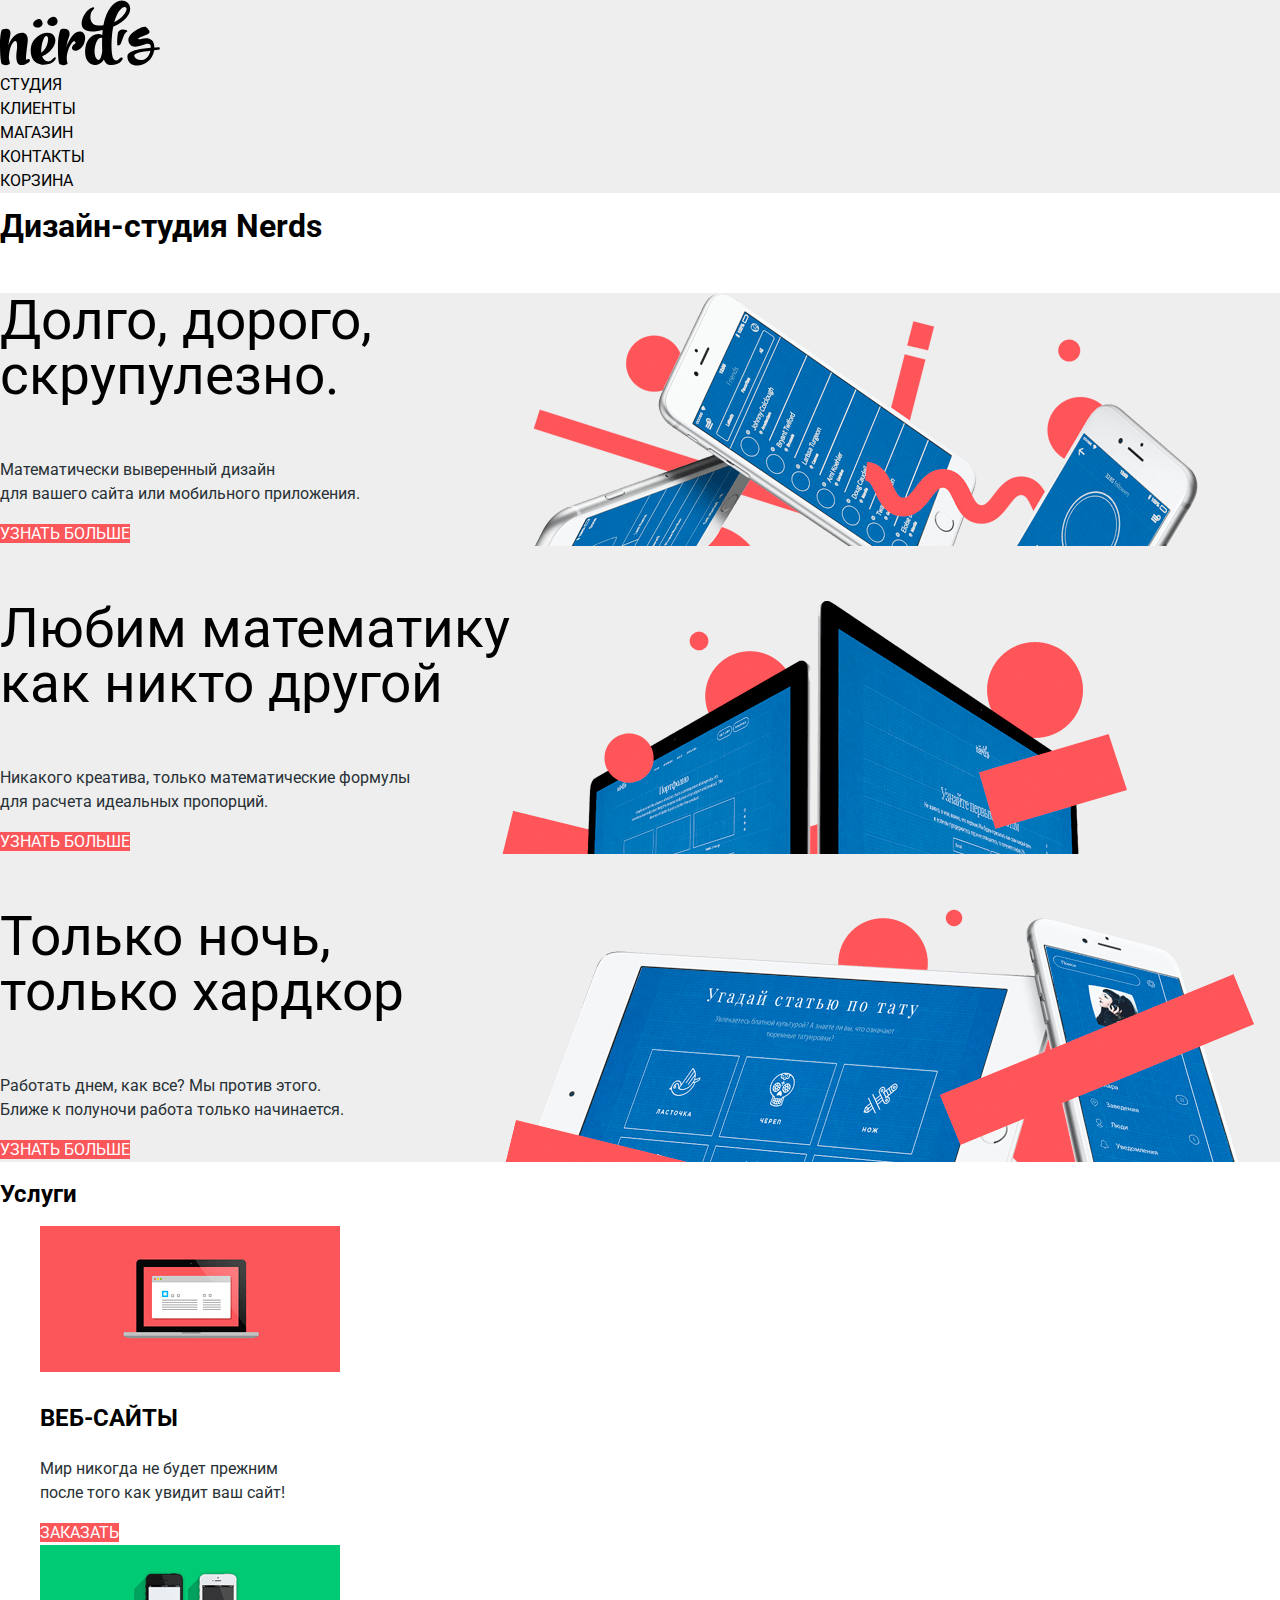
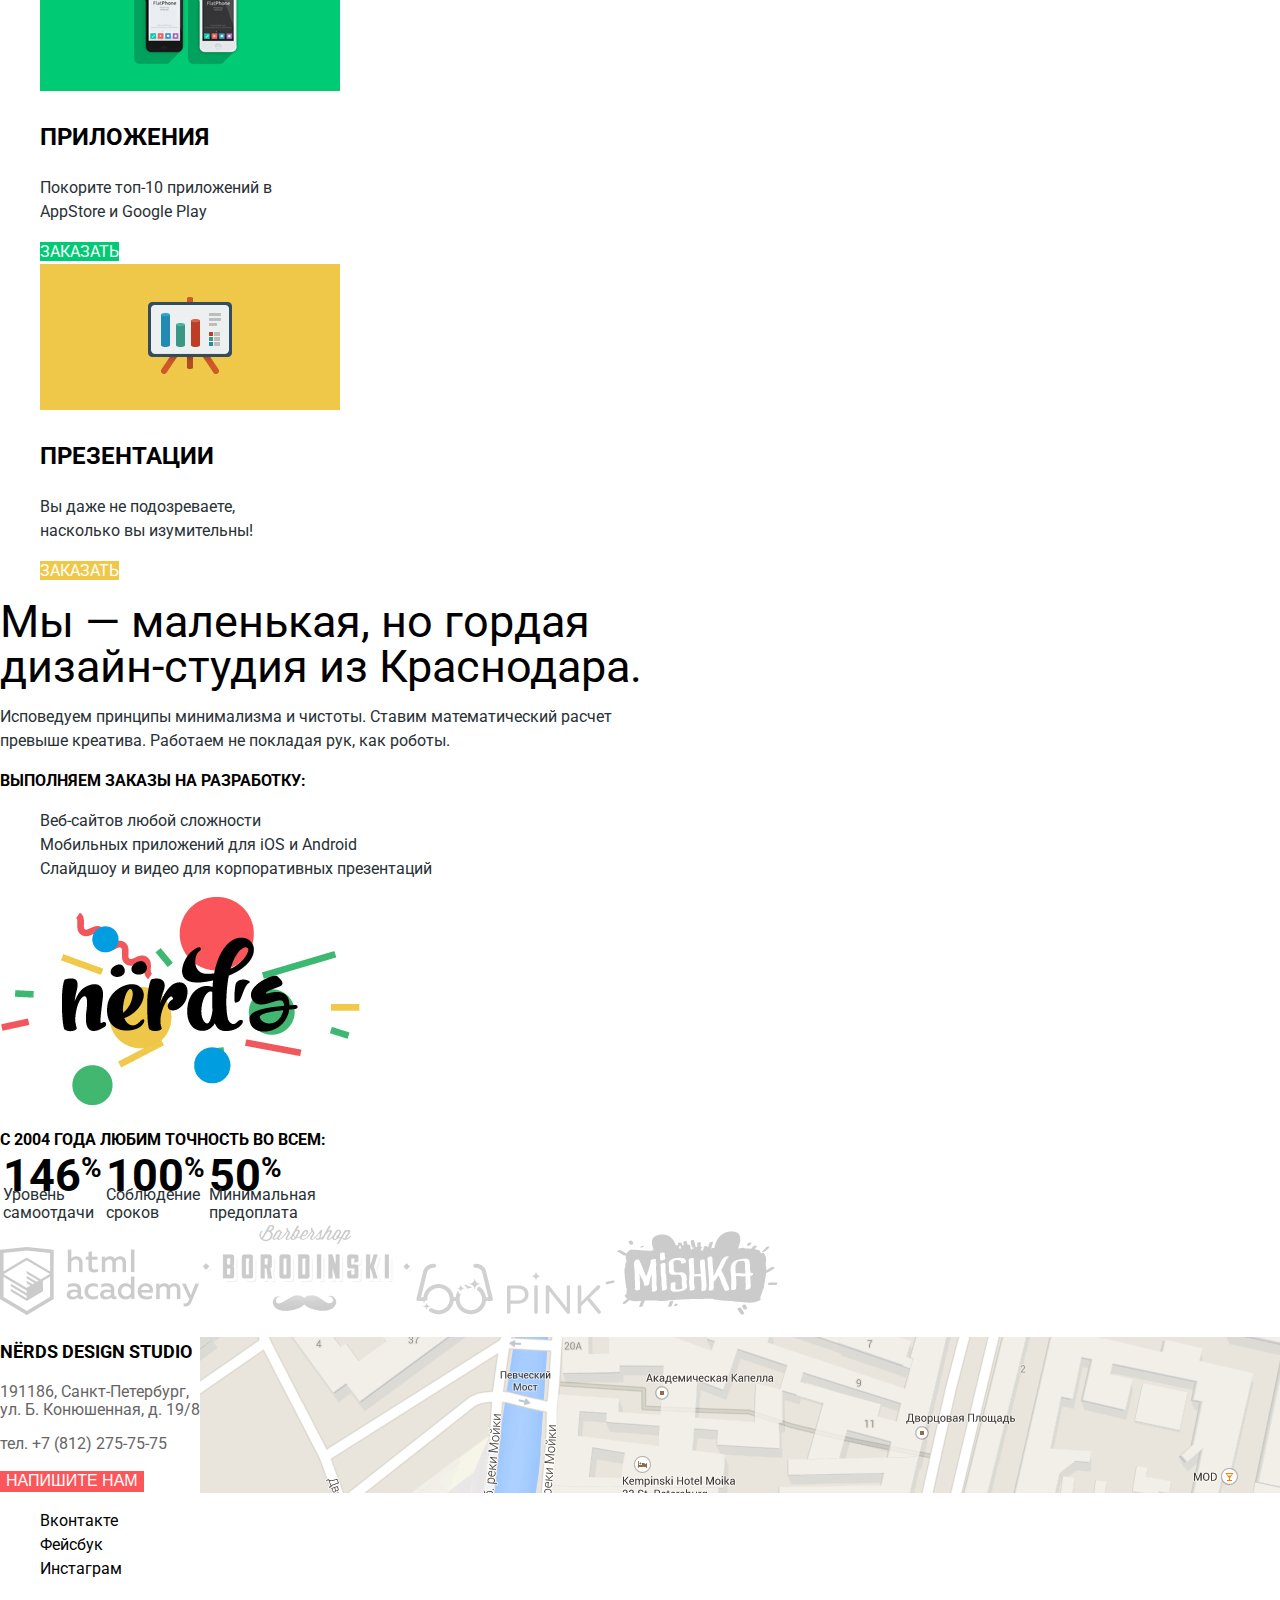
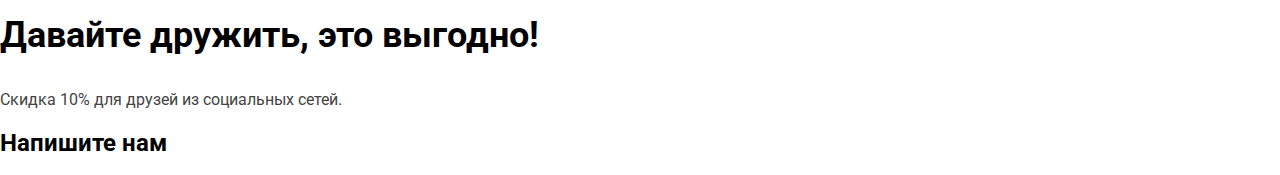
==== index.html @ 8de904c5 "Изменения..." ====
<!DOCTYPE html>
<html lang="ru">

<head>
  <meta charset="utf-8">
  <title>Дизайн-студия Nerds</title>
  <link href="css/normalize.css" rel="stylesheet">
  <link href="css/style.css" rel="stylesheet">
  <link href="https://fonts.googleapis.com/css?family=Roboto:400,700" rel="stylesheet">
</head>

<body>

<header class="main-header">
  <nav class="main-navigation">
    <a class="main-header-logo">
      <img src="img/nerds-logo.svg" width="160" height="66" alt="Логотип Nerds">
    </a>
    <ul class="site-navigation">
      <li><a href="#">Студия</a></li>
      <li><a href="#">Клиенты</a></li>
      <li><a href="catalog.html">Магазин</a></li>
      <li><a href="#">Контакты</a></li>
    </ul>
    <a class="basket" href="#">Корзина</a>
  </nav>
</header>

<main class="container">

  <h1 class="visually-hidden">Дизайн-студия Nerds</h1>

  <div class="slider">
    <div class="slide slide-1">
      <h3>Долго, дорого,<br> скрупулезно.</h3>
      <p>Математически выверенный дизайн<br> для вашего сайта или мобильного приложения.</p>
      <a href="#">Узнать больше</a>
    </div>
    <div class="slide slide-2">
      <h3>Любим математику<br> как никто другой</h3>
      <p>Никакого креатива, только математические формулы<br> для расчета идеальных пропорций.</p>
      <a href="#">Узнать больше</a>
    </div>
    <div class="slide slide-3">
      <h3>Только ночь,<br> только хардкор</h3>
      <p>Работать днем, как все? Мы против этого.<br> Ближе к полуночи работа только начинается.</p>
      <a href="#">Узнать больше</a>
    </div>
  </div>

  <section class="services">
    <h2 class="visually-hidden">Услуги</h2>
    <ul class="services-list">
      <li class="services-1">
        <img class="services-image" src="img/illustration-1.png" width="300" height="146">
        <h3>Веб-сайты</h3>
        <p>Мир никогда не будет прежним<br> после того как увидит ваш сайт!</p>
        <a href="#">Заказать</a>
      </li>
      <li class="services-2">
        <img class="services-image" src="img/illustration-2.png" width="300" height="146">
        <h3>Приложения</h3>
        <p>Покорите топ-10 приложений в<br> AppStore и Google Play</p>
        <a href="#">Заказать</a>
      </li>
      <li class="services-3">
        <img class="services-image" src="img/illustration-3.png" width="300" height="146">
        <h3>Презентации</h3>
        <p>Вы даже не подозреваете,<br> насколько вы изумительны!</p>
        <a href="#">Заказать</a>
      </li>
    </ul>
  </section>

  <div class="info">
    <div class="column column-1">
      <span>Мы — маленькая, но гордая<br> дизайн-студия из Краснодара.</span>
      <p>Исповедуем принципы минимализма и чистоты. Ставим математический расчет<br> превыше креатива. Работаем не покладая рук, как роботы.</p>
      <p><b>Выполняем заказы на разработку:</b></p>
      <ul class="list-orders">
        <li class="order-1">Веб-сайтов любой сложности</li>
        <li class="order-2">Мобильных приложений для iOS и Android</li>
        <li class="order-3">Слайдшоу и видео для корпоративных презентаций</li>
      </ul>
    </div>

    <div class="column column-2">
      <img src="img/nerds-illustration.png" width="360" height="208" alt="Инфо логотип">
      <p><b>с 2004 года любим точность во всем:</b></p>
      <table>
        <tr>
          <td><b>146<sup>%</sup></b></td>
          <td><b>100<sup>%</sup></b></td>
          <td><b>50<sup>%</sup></b></td>
        </tr>
        <tr>
          <td>Уровень<br> самоотдачи</td>
          <td>Соблюдение<br> сроков</td>
          <td>Минимальная<br> предоплата</td>
        </tr>
      </table>
    </div>
  </div>

  <div class="references">
    <a class="ref-column-1" href="http://htmlacademy.ru">
      <img src="img/logo-1.png" width="199" height="68" alt="HTML Academy">
    </a>
    <a class="ref-column-2" href="#">
      <img src="img/logo-2.png" width="209" height="90" alt="Barbershop Borodinski">
    </a>
    <a class="ref-column-3" href="#">
      <img src="img/logo-3.png" width="185" height="52" alt="Pink">
    </a>
    <a class="ref-column-4" href="#">
      <img src="img/logo-4.png" width="173" height="84" alt="Mishka">
    </a>
  </div>

  <div class="contacts-map">
    <div class="contacts">
      <h2>NЁRDS DESIGN STUDIO</h2>
      <p>191186, Санкт-Петербург,<br> ул. Б. Конюшенная, д. 19/8</p>
      <p>тел. +7 (812) 275-75-75</p>
      <button>Напишите нам</button>
    </div>
  </div>
</main>

<footer>
  <div class="footer-social">
    <ul>
      <li><a class="social-button" href="#">Вконтакте</a></li>
      <li><a class="social-button" href="#">Фейсбук</a></li>
      <li><a class="social-button" href="#">Инстаграм</a></li>
    </ul>
  </div>

  <div class="footer-text">
    <p><b>Давайте дружить, это выгодно!</b></p>
    <p>Скидка 10% для друзей из социальных сетей.</p>
  </div>
</footer>

<section class="modal">
  <h2>Напишите нам</h2>
  <form>
  </form>
</section>

</body>

</html>
---- css/style.css ----
body {
  margin: 0;
  padding: 0;

  font-size: 16px;
  line-height: 24px;
  font-family: "Roboto", "Arial", sans-serif;
  font-weight: normal;
  background-color: #ffffff;
}

a {
  text-decoration: none;
  color: black;
}

ul {
  list-style: none;
}

header {
  background-color: #eeeeee;
}

.main-navigation {
  text-transform: uppercase;
}

.site-navigation {
  list-style: none;
  padding: 0;
  margin: 0;
}

.main-navigation a:hover {
  color: #fb565a;
}

.main-navigation a:focus {
  color: black;
  opacity: 0.3;
}

.slider {
  background-color: #eeeeee;
}

.slide h3 {
  font-size: 55px;
  font-weight: normal;
  line-height: 55px;
}

.slide p {
  color: #283136;
}

.slide a {
  color: white;
  background-color: #fb565a;
  text-transform: uppercase;
}

.slide a:hover {
  background-color: #e74246;
}

.slide a:focus {
  background-color: #d7373b;
  color: rgba(255, 255, 255, 0.302);
}

.slide-1 {
  background-image: url("../img/slide1.png");
  background-repeat: no-repeat;
  background-position: 500px 0;
}

.slide-2 {
  background-image: url("../img/slide2.png");
  background-repeat: no-repeat;
  background-position: 500px 0;
}

.slide-3 {
  background-image: url("../img/slide3.png");
  background-repeat: no-repeat;
  background-position: 500px 0;
}

.services-list h3 {
  font-size: 24px;
  line-height: 30px;
  text-transform: uppercase;
}

.services-list a {
  color: white;
  text-transform: uppercase;
}

.services-list p {
  color: #283136;
}

.services-1 a {
  background-color: #fb565a;
}

.services-1 a:hover {
  background-color: #e74246;
}

.services-1 a:focus {
  background-color: #d7373b;
  color: rgba(255, 255, 255, 0.302);
}

.services-2 a {
  background-color: #00ca74;
}

.services-2 a:hover {
  background-color: #00bc6c;
}

.services-2 a:focus {
  background-color: #00aa62;
  color: rgba(255, 255, 255, 0.302);
}

.services-3 a {
  background-color: #efc849;
}

.services-3 a:hover {
  background-color: #eab534;
}

.services-3 a:focus {
  background-color: #e5a722;
  color: rgba(255, 255, 255, 0.302);
}

.column-1 span {
  font-size: 45px;
  line-height: 45px;
  font-weight: normal;
}

.column-1 p:nth-child(2) {
  color: #283136;
}

.column-1 p:nth-child(3) {
  text-transform: uppercase;
}

.list-orders {
  color: #283136;
}

.column-2 p {
  text-transform: uppercase;
}

.column-2 tr:nth-child(1) {
  font-size: 45px;
  line-height: 10px;
}

.column-2 sup {
  font-size: 28px;
}

.column-2 tr:nth-child(2) {
  font-size: 16px;
  line-height: 18px;
  color: #283136;
}

.references img {
  opacity: 0.2;
}

.references img:hover {
  opacity: 1;
}

.references img:active {
  opacity: 0.1;
}

.contacts-map {
  background-image: url("../img/map.png");
}

.contacts {
  background-color: white;
  width: 200px;
}

.contacts h2 {
  font-size: 18px;
  line-height: 30px;
}

.contacts p {
  line-height: 18px;
  color: #666666;
}

.contacts button {
  text-transform: uppercase;
  color: white;
  background-color: #fb565a;
  border: none;
  font-size: 16px;
}

.contacts button:hover {
  background-color: #e74246;
}

.contacts button:focus {
  background-color: #d7373b;
  color: rgba(255, 255, 255, 0.302);
}

.footer-text p:nth-child(1) {
  font-size: 36px;
  line-height: 36px;
}

.footer-text p:nth-child(2) {
  line-height: 22px;
  color: #444444;
}
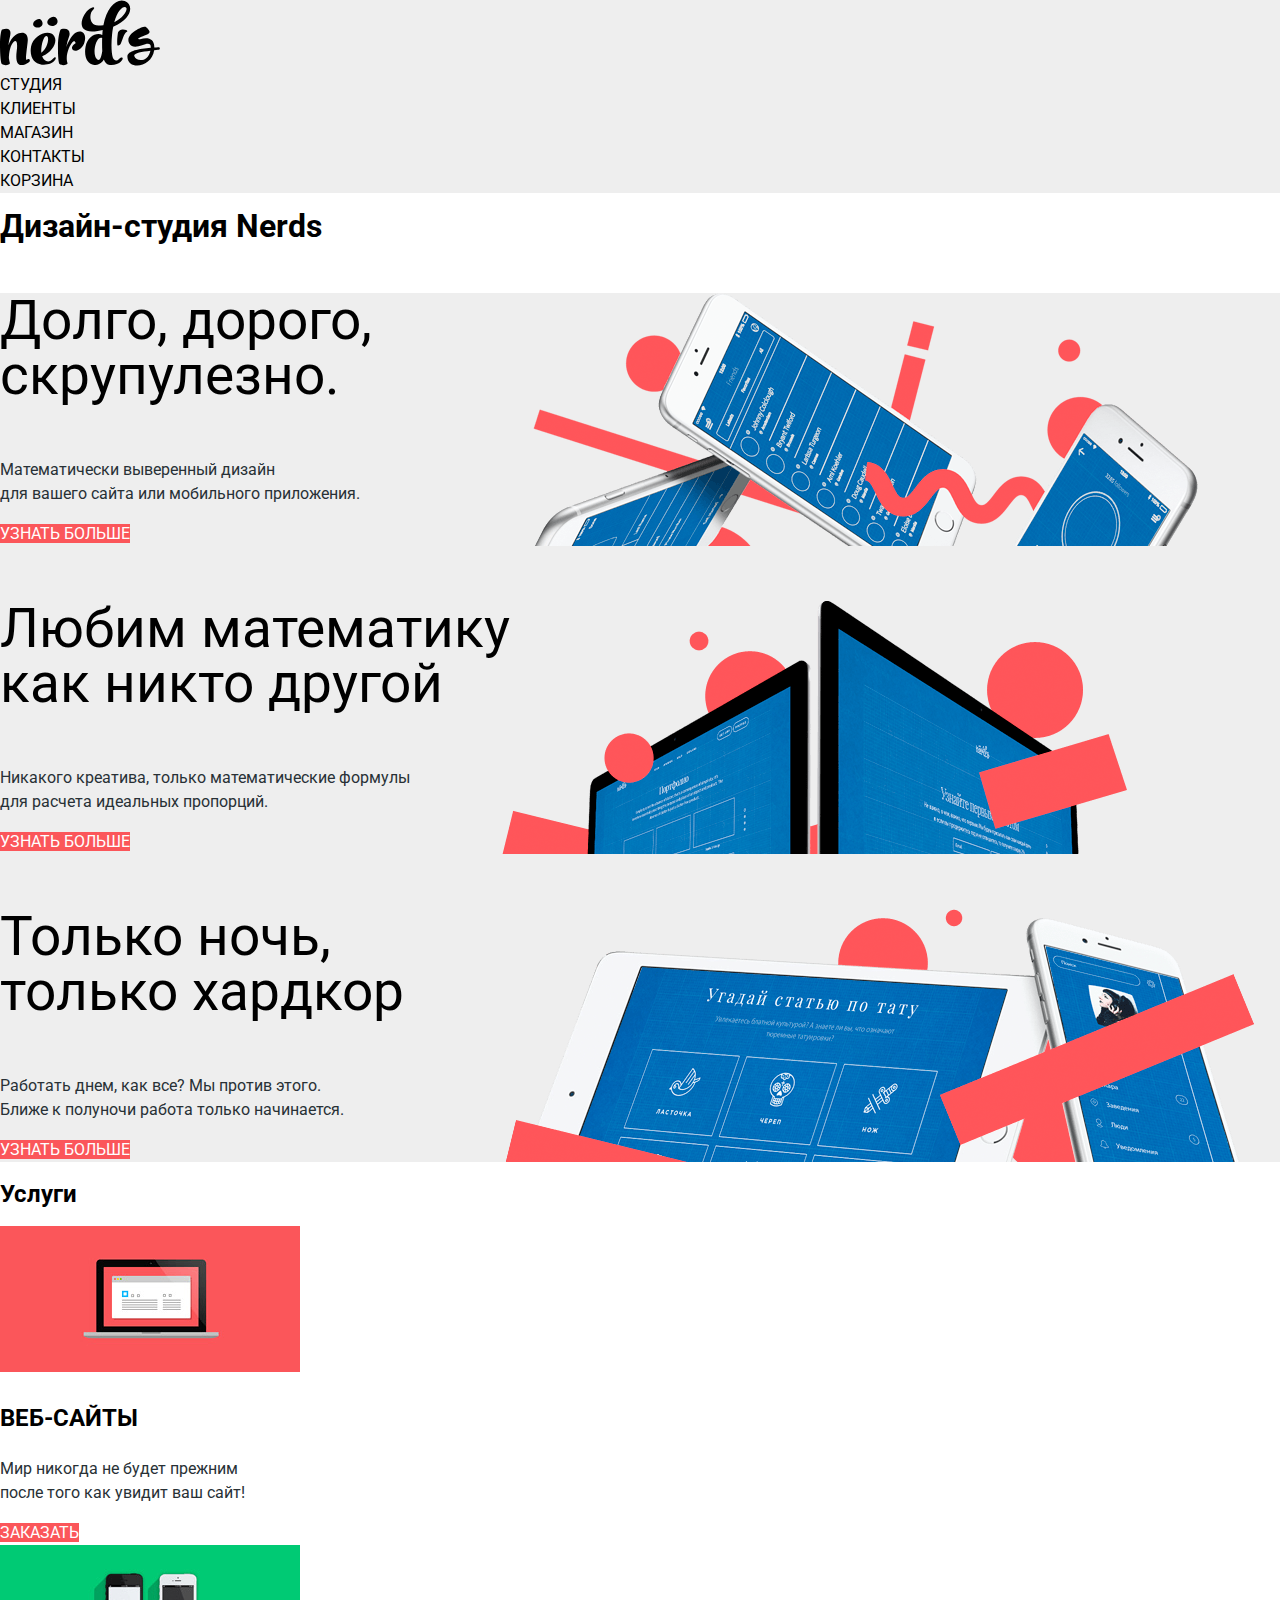
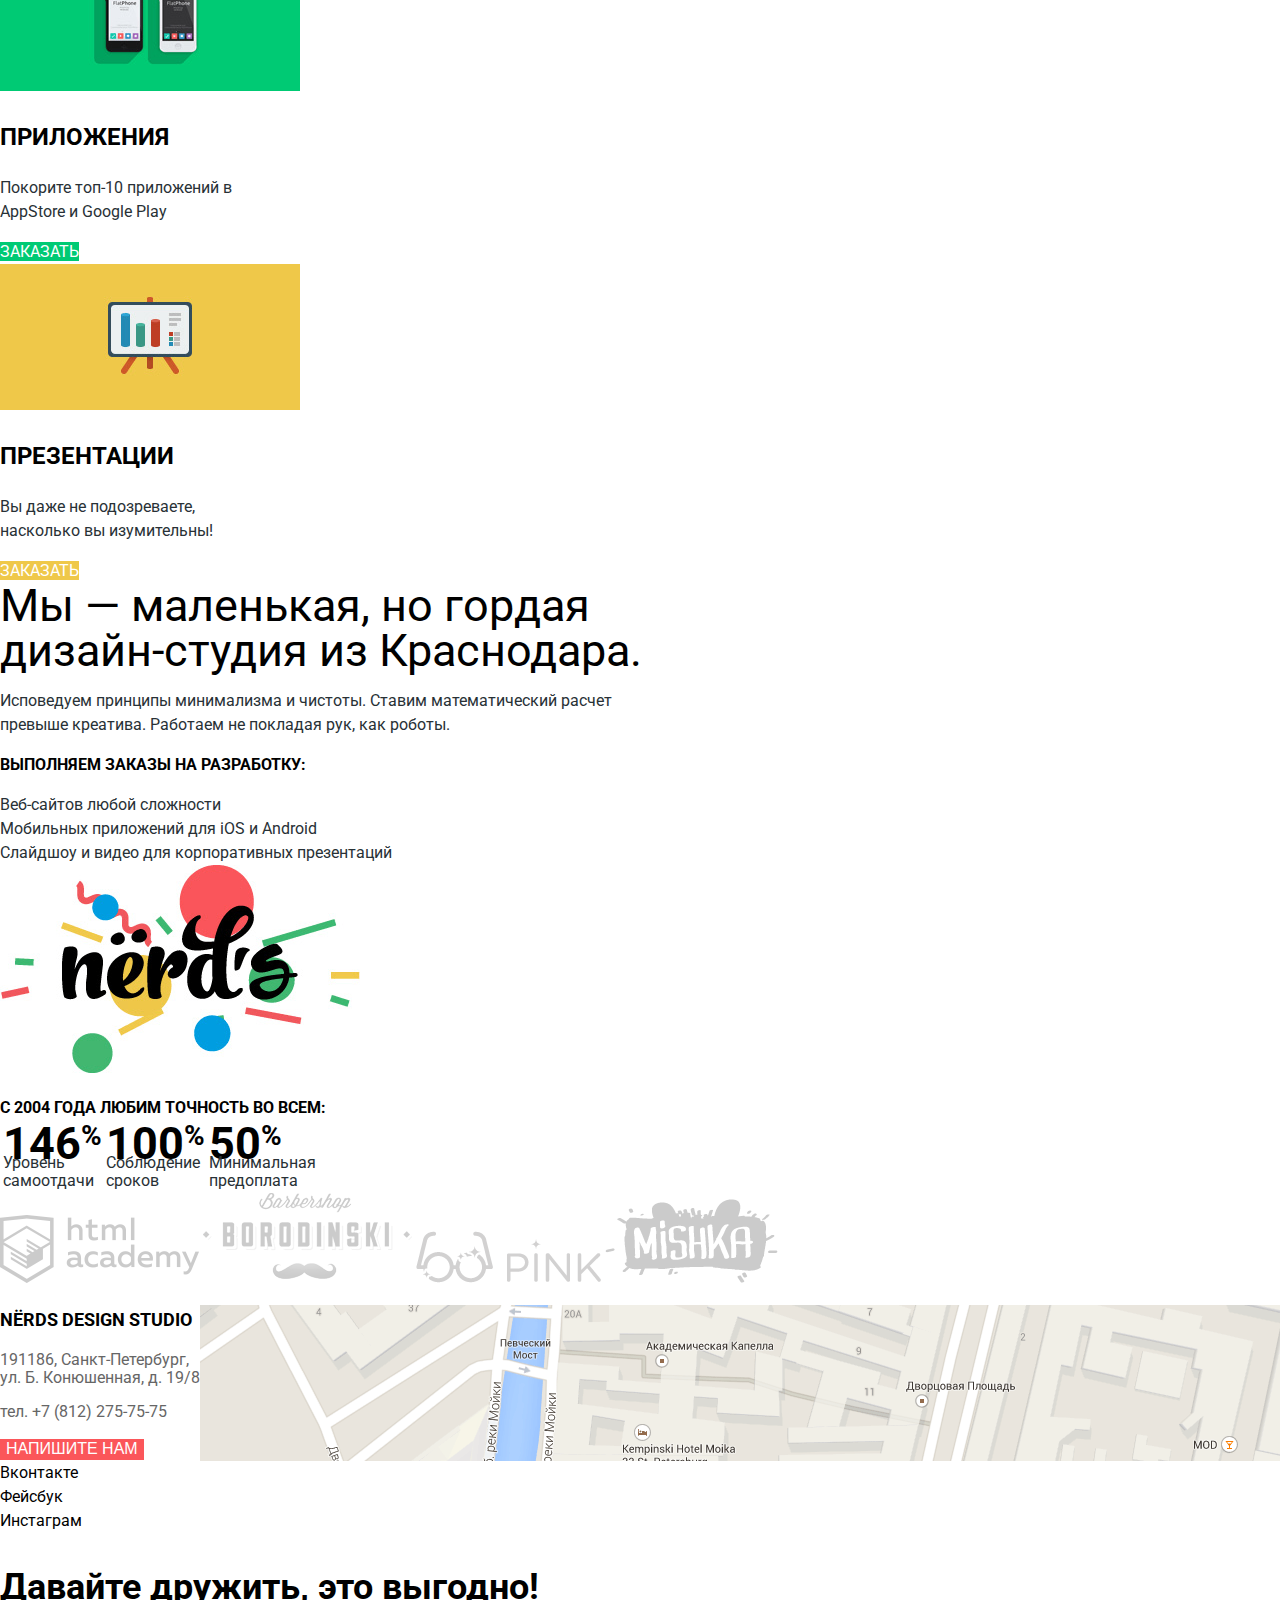
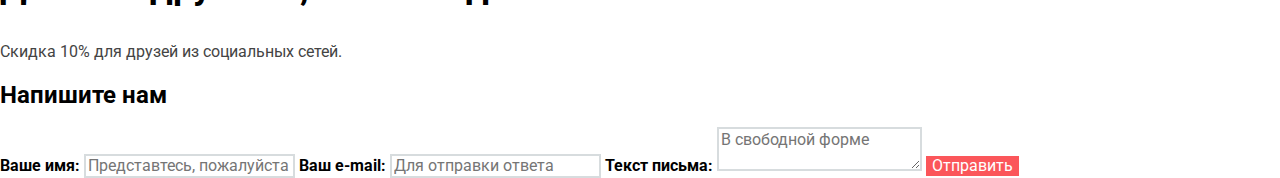
==== commit e4a5c162: "Базовая стилизация" ====
--- a/index.html
+++ b/index.html
@@ -144,7 +144,15 @@
 
 <section class="modal">
   <h2>Напишите нам</h2>
-  <form>
+  <form class="writeus-form">
+    <label for="user-name"><b>Ваше имя:</b></label>
+    <input id="user-name" type="text" name="name" placeholder="Представтесь, пожалуйста">
+    <label for="user-email"><b>Ваш e-mail:</b></label>
+    <input id="user-email" type="email" name="email" placeholder="Для отправки ответа">
+
+    <label for="user-text"><b>Текст письма:</b></label>
+    <textarea id="user-text" name="text" placeholder="В свободной форме"></textarea>
+    <input type="submit" name="feedback-submit" value="Отправить">
   </form>
 </section>
 
--- a/css/style.css
+++ b/css/style.css
@@ -16,6 +16,8 @@
 
 ul {
   list-style: none;
+  padding: 0;
+  margin: 0;
 }
 
 header {
@@ -41,6 +43,142 @@
   opacity: 0.3;
 }
 
+.inner-page h1 {
+  font-size: 55px;
+  line-height: 55px;
+  background-color: #eeeeee;
+  margin: 0;
+}
+
+.filter-price p,
+fieldset legend {
+  font-size: 18px;
+  line-height: 30px;
+  text-transform: uppercase;
+}
+
+fieldset {
+  border: none;
+  padding: 0;
+  margin: 0;
+}
+
+.sidebar label {
+  line-height: 20px;
+}
+
+.filter-input + label {
+  color: #283136;
+}
+
+.filter-input:hover + label {
+  color: #000000;
+}
+
+.filter-input:disabled + label {
+  color: #283136;
+  opacity: 0.3;
+}
+
+.sidebar .filter-button {
+  text-transform: uppercase;
+  border: none;
+  font: inherit;
+  line-height: 18px;
+  background-color: #eeeeee;
+}
+
+.sidebar .filter-button:hover {
+  background-color: #dfdfdf;
+}
+
+.sidebar .filter-button:focus,
+.sidebar .filter-button:active {
+  background-color: #d5d5d5;
+  color: rgba(0, 0, 0, 0.302);
+}
+
+.sorting-results {
+  text-transform: uppercase;
+}
+
+.sorting-item a {
+  text-transform: uppercase;
+  font-size: 14px;
+  line-height: 18px;
+  opacity: 0.3;
+}
+
+.sorting-item a:hover {
+  opacity: 0.6;
+}
+
+.sorting-item a:focus,
+.sorting-item a:active {
+  opacity: 1;
+}
+
+.sorting-item .sorting-active,
+.sorting-item .sorting-active:hover,
+.sorting-item .sorting-active:focus,
+.sorting-item .sorting-active:active {
+  opacity: 1;
+}
+
+.item-description {
+  background-color: #eeeeee;
+}
+
+.item-title {
+  text-transform: uppercase;
+  font-weight: bold;
+  font-size: 18px;
+  line-height: 30px;
+}
+
+.item-text {
+  text-align: center;
+  line-height: 18px;
+  color: #666666;
+}
+
+.item-price {
+  background-color: #fb565a;
+  color: white;
+}
+
+.item-price:hover {
+  background-color: #e74246;
+}
+
+.item-price:focus,
+.item-price:active {
+  background-color: #d7373b;
+}
+
+.pagination-item a {
+  line-height: 18px;
+  background-color: #eeeeee;
+}
+
+.pagination-item a:hover {
+  background-color: #dfdfdf;
+}
+
+.pagination-item a:focus {
+  background-color: #d5d5d5;
+  color: rgba(0, 0, 0, 0.302);
+}
+
+a.pagination-active,
+a.pagination-active:hover,
+a.pagination-active:focus,
+a.pagination-active:active {
+  background-color: white;
+  border: 2px solid #dbdbdb;
+  color: black;
+}
+
 .slider {
   background-color: #eeeeee;
 }
@@ -236,3 +374,40 @@
   line-height: 22px;
   color: #444444;
 }
+
+.writeus-form {
+  line-height: 18px;
+}
+
+.writeus-form input[type="email"]:invalid {
+  color: #e74246;
+  border: 2px solid #e74246;
+}
+
+.writeus-form input[type="text"],
+.writeus-form input[type="email"],
+.writeus-form textarea {
+  font: inherit;
+  color: #444444;
+  border: 2px solid #d7dcde;
+}
+
+.writeus-form input[type="text"]:hover,
+.writeus-form input[type="email"]:hover,
+.writeus-form textarea:hover {
+  border: 2px solid #b4b9bb;
+}
+
+.writeus-form input[type="text"]:focus,
+.writeus-form input[type="email"]:focus,
+.writeus-form textarea:focus {
+  border: 2px solid black;
+  color: #000000;
+}
+
+.writeus-form input[type="submit"] {
+  border: none;
+  font: inherit;
+  background-color: #fb565a;
+  color: white;
+}
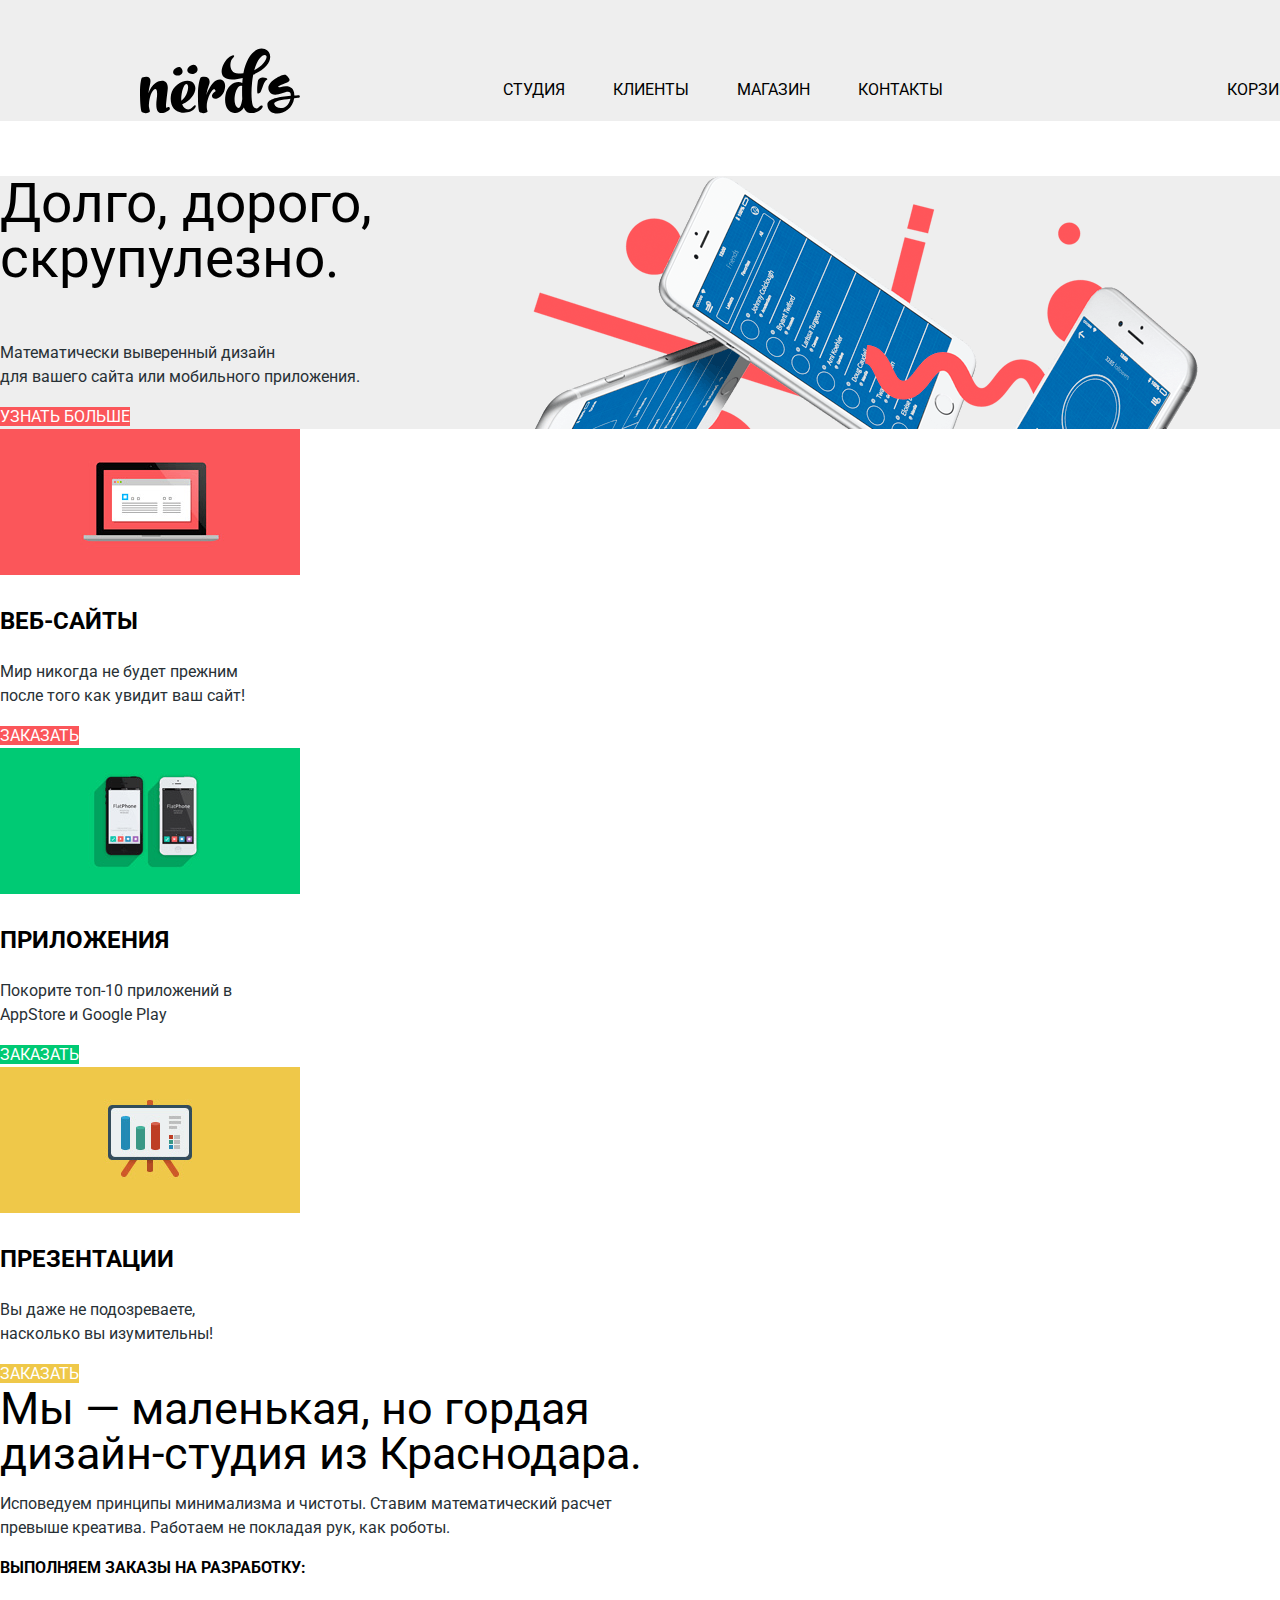
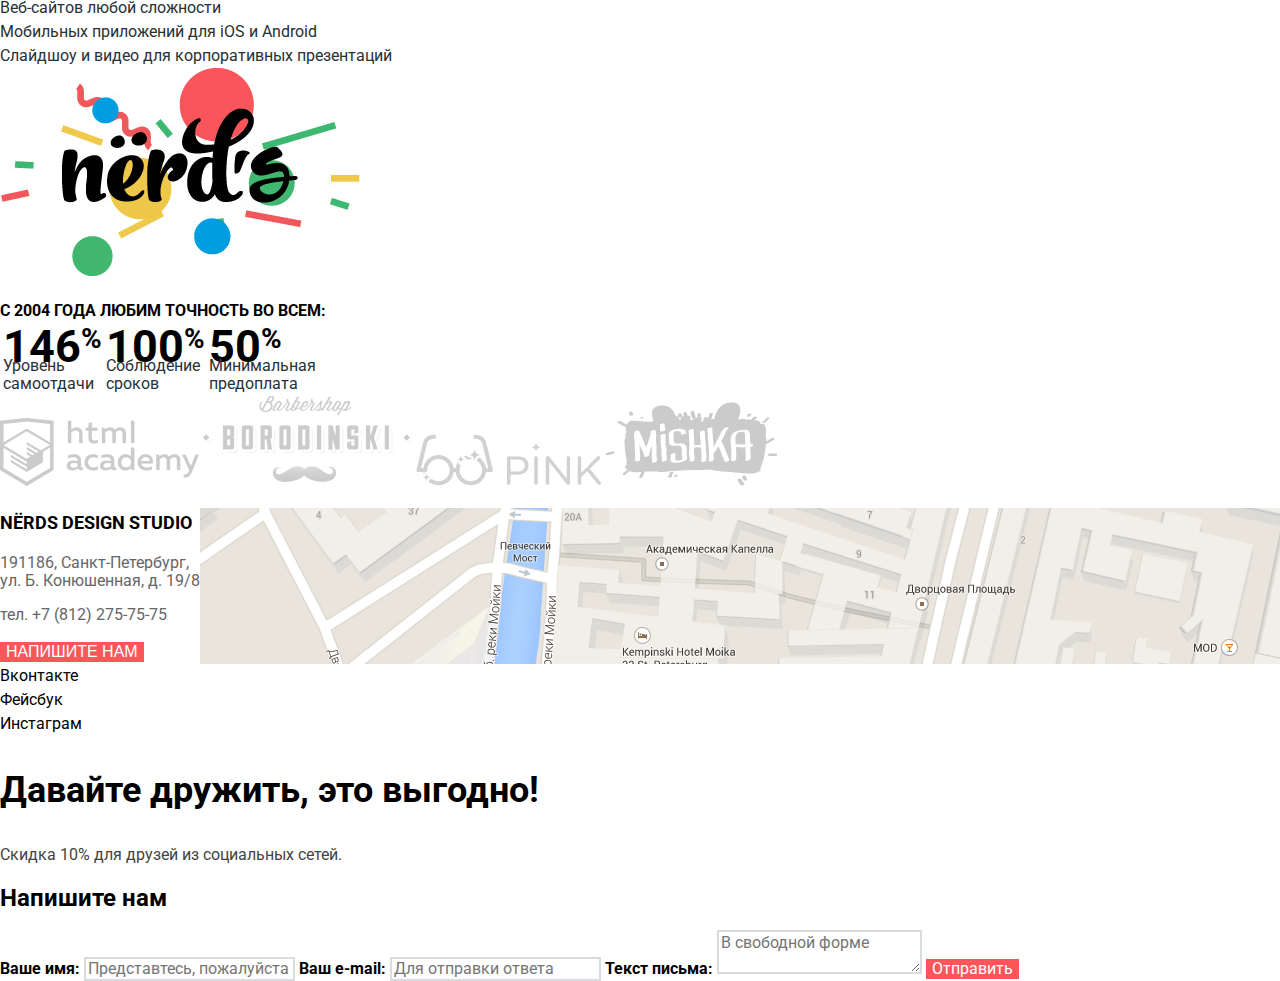
==== commit a23e2756: "Начата сетка" ====
--- a/index.html
+++ b/index.html
@@ -10,6 +10,8 @@
 </head>
 
 <body>
+
+<div class="container">
 
 <header class="main-header">
   <nav class="main-navigation">
@@ -26,7 +28,7 @@
   </nav>
 </header>
 
-<main class="container">
+<main>
 
   <h1 class="visually-hidden">Дизайн-студия Nerds</h1>
 
@@ -36,12 +38,12 @@
       <p>Математически выверенный дизайн<br> для вашего сайта или мобильного приложения.</p>
       <a href="#">Узнать больше</a>
     </div>
-    <div class="slide slide-2">
+    <div class="slide slide-2 visually-hidden">
       <h3>Любим математику<br> как никто другой</h3>
       <p>Никакого креатива, только математические формулы<br> для расчета идеальных пропорций.</p>
       <a href="#">Узнать больше</a>
     </div>
-    <div class="slide slide-3">
+    <div class="slide slide-3 visually-hidden">
       <h3>Только ночь,<br> только хардкор</h3>
       <p>Работать днем, как все? Мы против этого.<br> Ближе к полуночи работа только начинается.</p>
       <a href="#">Узнать больше</a>
@@ -156,6 +158,8 @@
   </form>
 </section>
 
+</div>
+
 </body>
 
 </html>
--- a/css/style.css
+++ b/css/style.css
@@ -24,14 +24,33 @@
   background-color: #eeeeee;
 }
 
+.visually-hidden {
+  display: none;
+}
+
+.container {
+  width: 1440px;
+  margin: 0 auto;
+}
+
 .main-navigation {
   text-transform: uppercase;
+  display: flex;
+  justify-content: space-between;
+  width: 1160px;
+  margin: 0 auto;
+}
+
+.main-header-logo {
+  padding-top: 48px;
 }
 
 .site-navigation {
-  list-style: none;
-  padding: 0;
-  margin: 0;
+  width: 440px;
+  display: flex;
+  justify-content: space-between;
+  padding-top: 78px;
+  padding-right: 81px;
 }
 
 .main-navigation a:hover {
@@ -41,6 +60,10 @@
 .main-navigation a:focus {
   color: black;
   opacity: 0.3;
+}
+
+.main-navigation .basket {
+  padding-top: 78px;
 }
 
 .inner-page h1 {
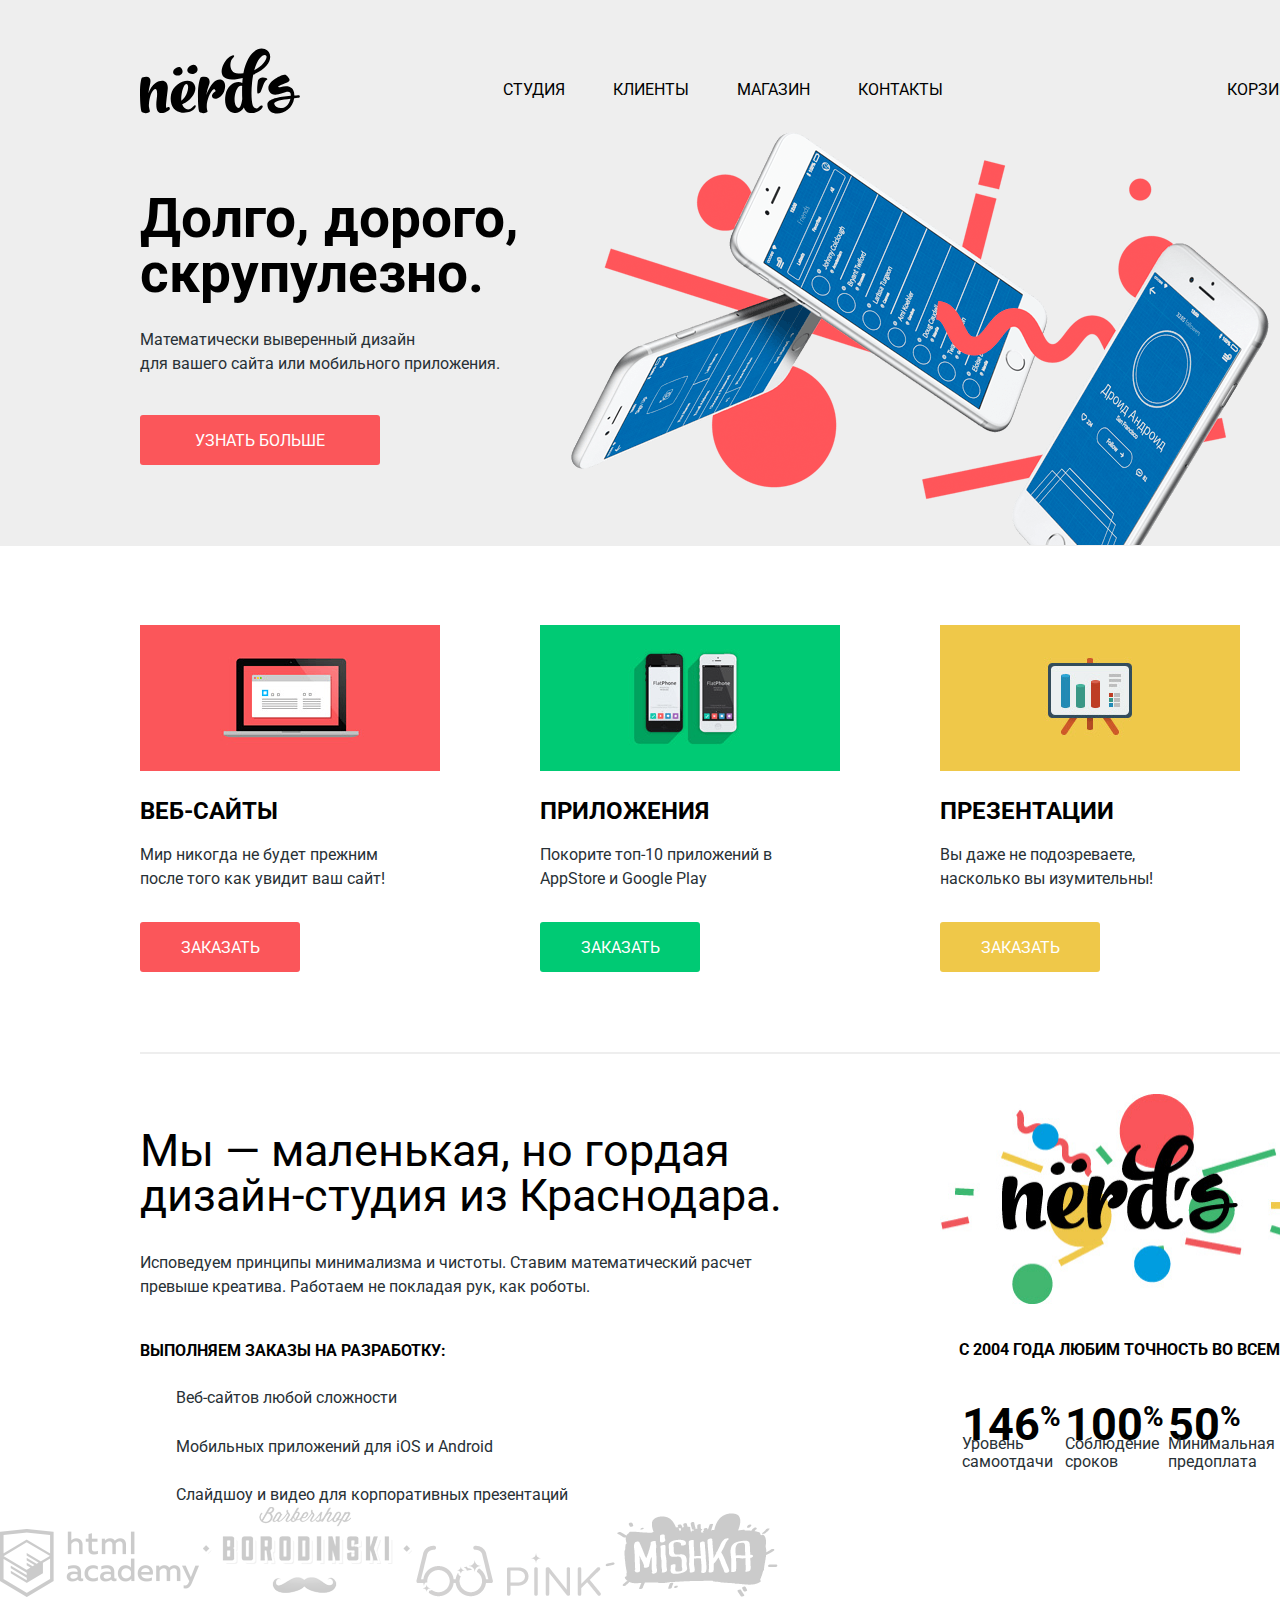
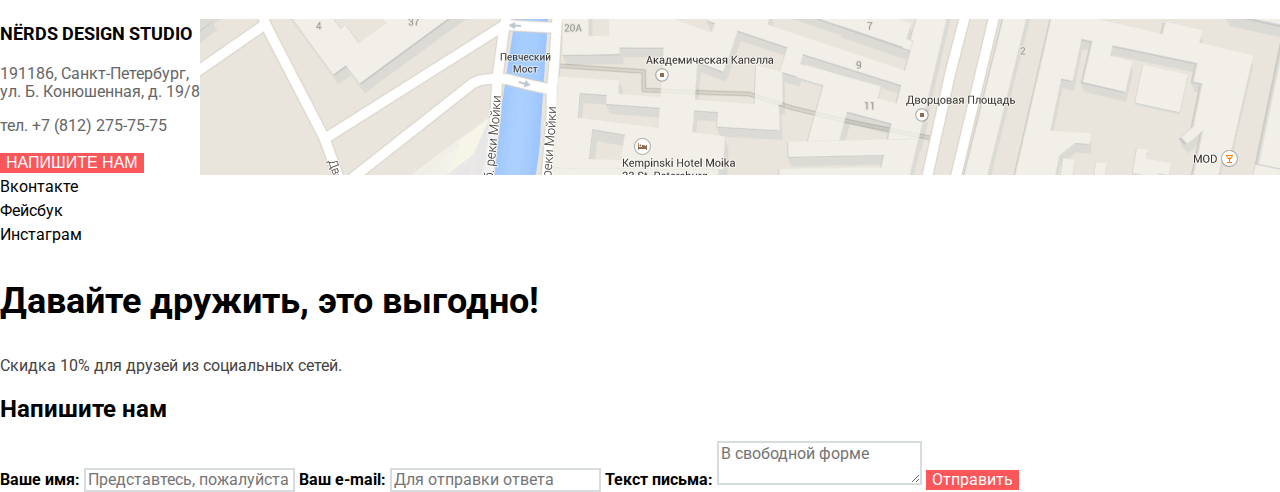
==== commit 25b2df45: "1" ====
--- a/index.html
+++ b/index.html
@@ -87,7 +87,7 @@
     </div>
 
     <div class="column column-2">
-      <img src="img/nerds-illustration.png" width="360" height="208" alt="Инфо логотип">
+      <img src="img/nerds-illustration.png" width="360px" height="210px">
       <p><b>с 2004 года любим точность во всем:</b></p>
       <table>
         <tr>
--- a/css/style.css
+++ b/css/style.css
@@ -204,22 +204,35 @@
 
 .slider {
   background-color: #eeeeee;
+  position: relative;
 }
 
 .slide h3 {
   font-size: 55px;
-  font-weight: normal;
+  font-weight: bold;
   line-height: 55px;
+  padding: 70px 0 0 140px;
+  margin: 0;
 }
 
 .slide p {
   color: #283136;
+  padding: 27px 0 170px 140px;
+  margin: 0;
 }
 
 .slide a {
+  position: absolute;
+  bottom: 81px;
+  left: 140px;
+  display: block;
   color: white;
   background-color: #fb565a;
   text-transform: uppercase;
+  padding: 14px 0 12px 0;
+  width: 240px;
+  text-align: center;
+  border-radius: 3px;
 }
 
 .slide a:hover {
@@ -234,7 +247,7 @@
 .slide-1 {
   background-image: url("../img/slide1.png");
   background-repeat: no-repeat;
-  background-position: 500px 0;
+  background-position: 571px 11px;
 }
 
 .slide-2 {
@@ -249,19 +262,42 @@
   background-position: 500px 0;
 }
 
+.services {
+  padding-top: 79px;
+  width: 1160px;
+  margin: 0 auto;
+}
+
+.services-list {
+  display: flex;
+  justify-content: space-between;
+  padding-bottom: 80px;
+  border-bottom: 2px solid #eeeeee;
+}
+
 .services-list h3 {
   font-size: 24px;
   line-height: 30px;
   text-transform: uppercase;
+  padding: 0;
+  margin-top: 18px;
+  margin-bottom: 17px;
 }
 
 .services-list a {
+  display: block;
   color: white;
   text-transform: uppercase;
+  width: 160px;
+  height: 36px;
+  padding-top: 14px;
+  text-align: center;
+  border-radius: 3px;
 }
 
 .services-list p {
   color: #283136;
+  margin: 0 0 31px 0;
 }
 
 .services-1 a {
@@ -290,6 +326,10 @@
   color: rgba(255, 255, 255, 0.302);
 }
 
+.services-3 {
+  padding-right: 60px;
+}
+
 .services-3 a {
   background-color: #efc849;
 }
@@ -301,6 +341,14 @@
 .services-3 a:focus {
   background-color: #e5a722;
   color: rgba(255, 255, 255, 0.302);
+}
+
+.info {
+  margin: 0 auto;
+  width: 1160px;
+  display: flex;
+  padding-top: 74px;
+  justify-content: space-between;
 }
 
 .column-1 span {
@@ -311,6 +359,8 @@
 
 .column-1 p:nth-child(2) {
   color: #283136;
+  padding-top: 17px;
+  padding-bottom: 24px;
 }
 
 .column-1 p:nth-child(3) {
@@ -319,10 +369,33 @@
 
 .list-orders {
   color: #283136;
+  padding-top: 7px;
+  padding-left: 36px;
+}
+
+.order-1 {
+  margin-bottom: 25px;
+}
+
+.order-2 {
+  margin-bottom: 24px;
+}
+
+.column-2 {
+  padding-top: 194px;
+  position: relative;
+}
+
+.column-2 img {
+  position: absolute;
+  top: -34px;
+  right: 0;
 }
 
 .column-2 p {
   text-transform: uppercase;
+  padding-right: 15px;
+  margin-bottom: 55px;
 }
 
 .column-2 tr:nth-child(1) {
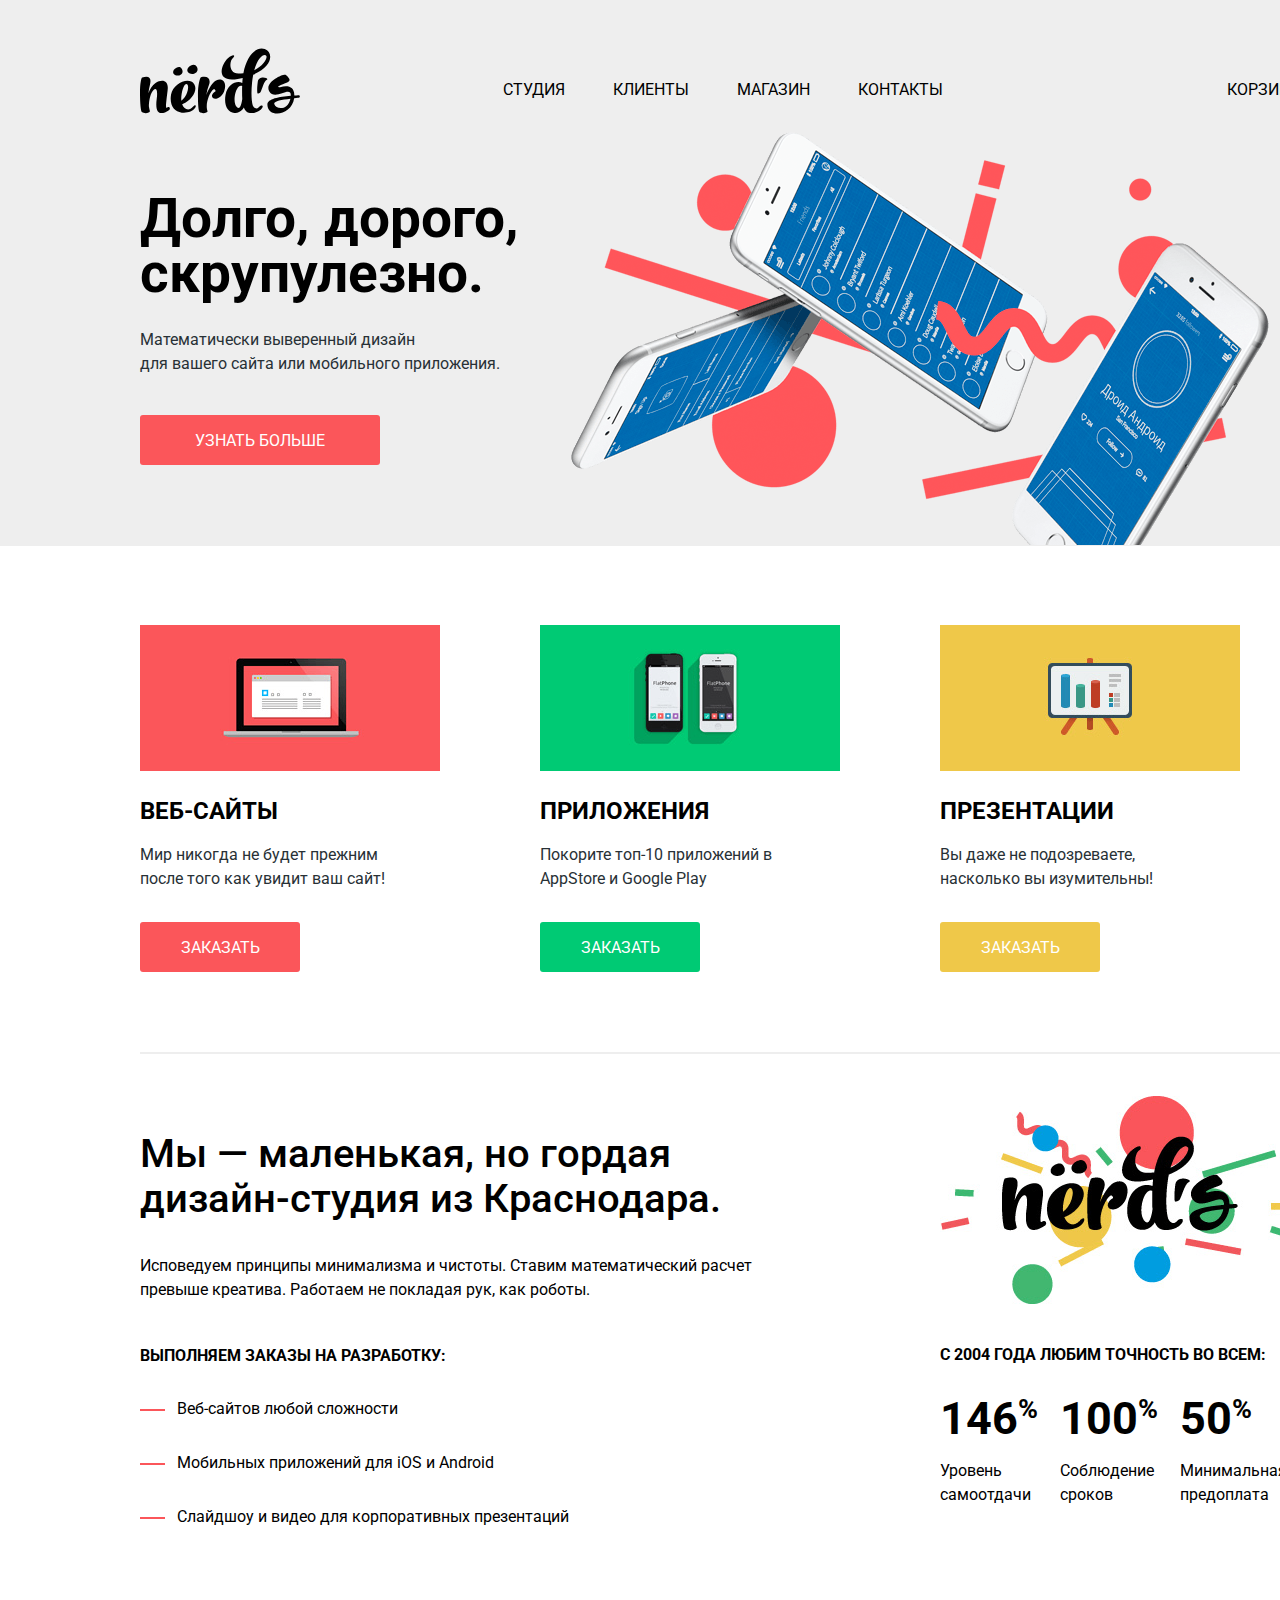
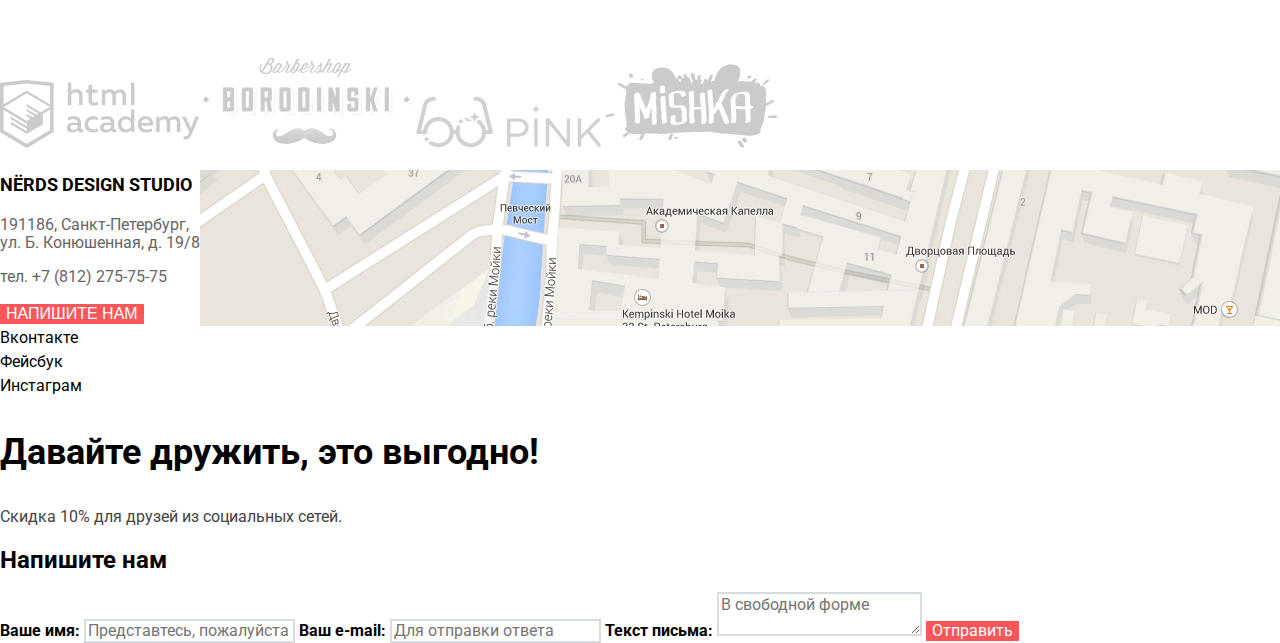
==== commit 9205993d: "111" ====
--- a/index.html
+++ b/index.html
@@ -74,35 +74,55 @@
     </ul>
   </section>
 
-  <div class="info">
-    <div class="column column-1">
-      <span>Мы — маленькая, но гордая<br> дизайн-студия из Краснодара.</span>
-      <p>Исповедуем принципы минимализма и чистоты. Ставим математический расчет<br> превыше креатива. Работаем не покладая рук, как роботы.</p>
-      <p><b>Выполняем заказы на разработку:</b></p>
-      <ul class="list-orders">
-        <li class="order-1">Веб-сайтов любой сложности</li>
-        <li class="order-2">Мобильных приложений для iOS и Android</li>
-        <li class="order-3">Слайдшоу и видео для корпоративных презентаций</li>
-      </ul>
-    </div>
+  <article class="about-us border-bottom container">
+      <section class="about-us__introduction">
+        <p class="about-us__slogan">
+          Мы — маленькая, но гордая дизайн-студия из Краснодара.
+        </p>
+        <p class="about-us__para">
+          Исповедуем принципы минимализма и чистоты. Ставим математический расчет превыше креатива. Работаем не покладая рук, как роботы.
+        </p>
+        <h4 class="about-us__heading">
+          Выполняем заказы на разработку:
+        </h4>
+        <ul class="about-us__list">
+          <li class="about-us__item">
+            Веб-сайтов любой сложности
+          </li>
+          <li class="about-us__item">
+            Мобильных приложений для iOS и Android
+          </li>
+          <li class="about-us__item">
+            Слайдшоу и видео для корпоративных презентаций
+          </li>
+        </ul>
+      </section>
 
-    <div class="column column-2">
-      <img src="img/nerds-illustration.png" width="360px" height="210px">
-      <p><b>с 2004 года любим точность во всем:</b></p>
-      <table>
-        <tr>
-          <td><b>146<sup>%</sup></b></td>
-          <td><b>100<sup>%</sup></b></td>
-          <td><b>50<sup>%</sup></b></td>
-        </tr>
-        <tr>
-          <td>Уровень<br> самоотдачи</td>
-          <td>Соблюдение<br> сроков</td>
-          <td>Минимальная<br> предоплата</td>
-        </tr>
-      </table>
-    </div>
-  </div>
+      <section class="about-us__brief">
+        <img class="about-us__logo"
+          src="img/nerds-illustration.png"
+          alt="Лого дизайн-студии Nёрдс">
+        <h4 class="about-us__heading about-us__heading--centered">
+          С 2004 года любим точность во всем:
+        </h4>
+        <dl class="about-us__stats">
+          <div class="about-us__col">
+            <dt>Уровень самоотдачи</dt>
+            <dd>146<span class="about-us__percentage">%</span></dd>
+          </div>
+
+          <div class="about-us__col">
+            <dt>Соблюдение сроков</dt>
+            <dd>100<span class="about-us__percentage">%</span></dd>
+          </div>
+
+          <div class="about-us__col">
+            <dt>Минимальная предоплата</dt>
+            <dd>50<span class="about-us__percentage">%</span></dd>
+          </div>
+        </dl>
+      </section>
+  </article>
 
   <div class="references">
     <a class="ref-column-1" href="http://htmlacademy.ru">
--- a/css/style.css
+++ b/css/style.css
@@ -507,3 +507,107 @@
   background-color: #fb565a;
   color: white;
 }
+
+.about-us {
+  display: flex;
+  justify-content: space-between;
+  margin-bottom: 52px;
+  margin-top: 42px;
+  padding-bottom: 77px;
+  width: 1160px;
+}
+
+.about-us__introduction {
+  flex: 0 0 660px;
+}
+
+.about-us__slogan {
+  margin: 0;
+  margin-bottom: 33px;
+  padding-top: 35px;
+  font-size: 40px;
+  line-height: 45px;
+  font-weight: 500;
+}
+
+.about-us__para {
+  margin-top: 0;
+  margin-bottom: 42px;
+}
+
+.about-us__heading {
+  margin: 0;
+  margin-bottom: 29px;
+  text-transform: uppercase;
+}
+
+.about-us__list {
+  margin: 0;
+  padding: 0;
+}
+
+.about-us__item {
+  position: relative;
+  margin-bottom: 30px;
+  padding-left: 37px;
+}
+
+.about-us__item:last-of-type {
+  margin-bottom: 0;
+}
+
+.about-us__item::before {
+  content: "";
+  position: absolute;
+  top: 50%;
+  left: 0;
+  width: 25px;
+  height: 2px;
+  background-color: #fb565a;
+}
+
+.about-us__brief {
+  flex: 0 0 360px;
+}
+
+.about-us__logo {
+  display: block;
+  margin-bottom: 39px;
+}
+
+.about-us__stats {
+  display: flex;
+  margin: 0;
+}
+
+.about-us__col {
+  display: flex;
+  flex-direction: column;
+  align-items: flex-start;
+  margin-right: 10px;
+}
+
+.about-us__col:last-of-type {
+  margin-right: 0;
+}
+
+.about-us__col dt {
+  order: 1;
+  max-width: 110px;
+}
+
+.about-us__col dd {
+  position: relative;
+  order: 0;
+  font-size: 45px;
+  line-height: 45px;
+  font-weight: 700;
+  margin: 0;
+  margin-bottom: 18px;
+}
+
+.about-us__percentage {
+  vertical-align: super;
+  font-size: 0.6em;
+  line-height: 0;
+}
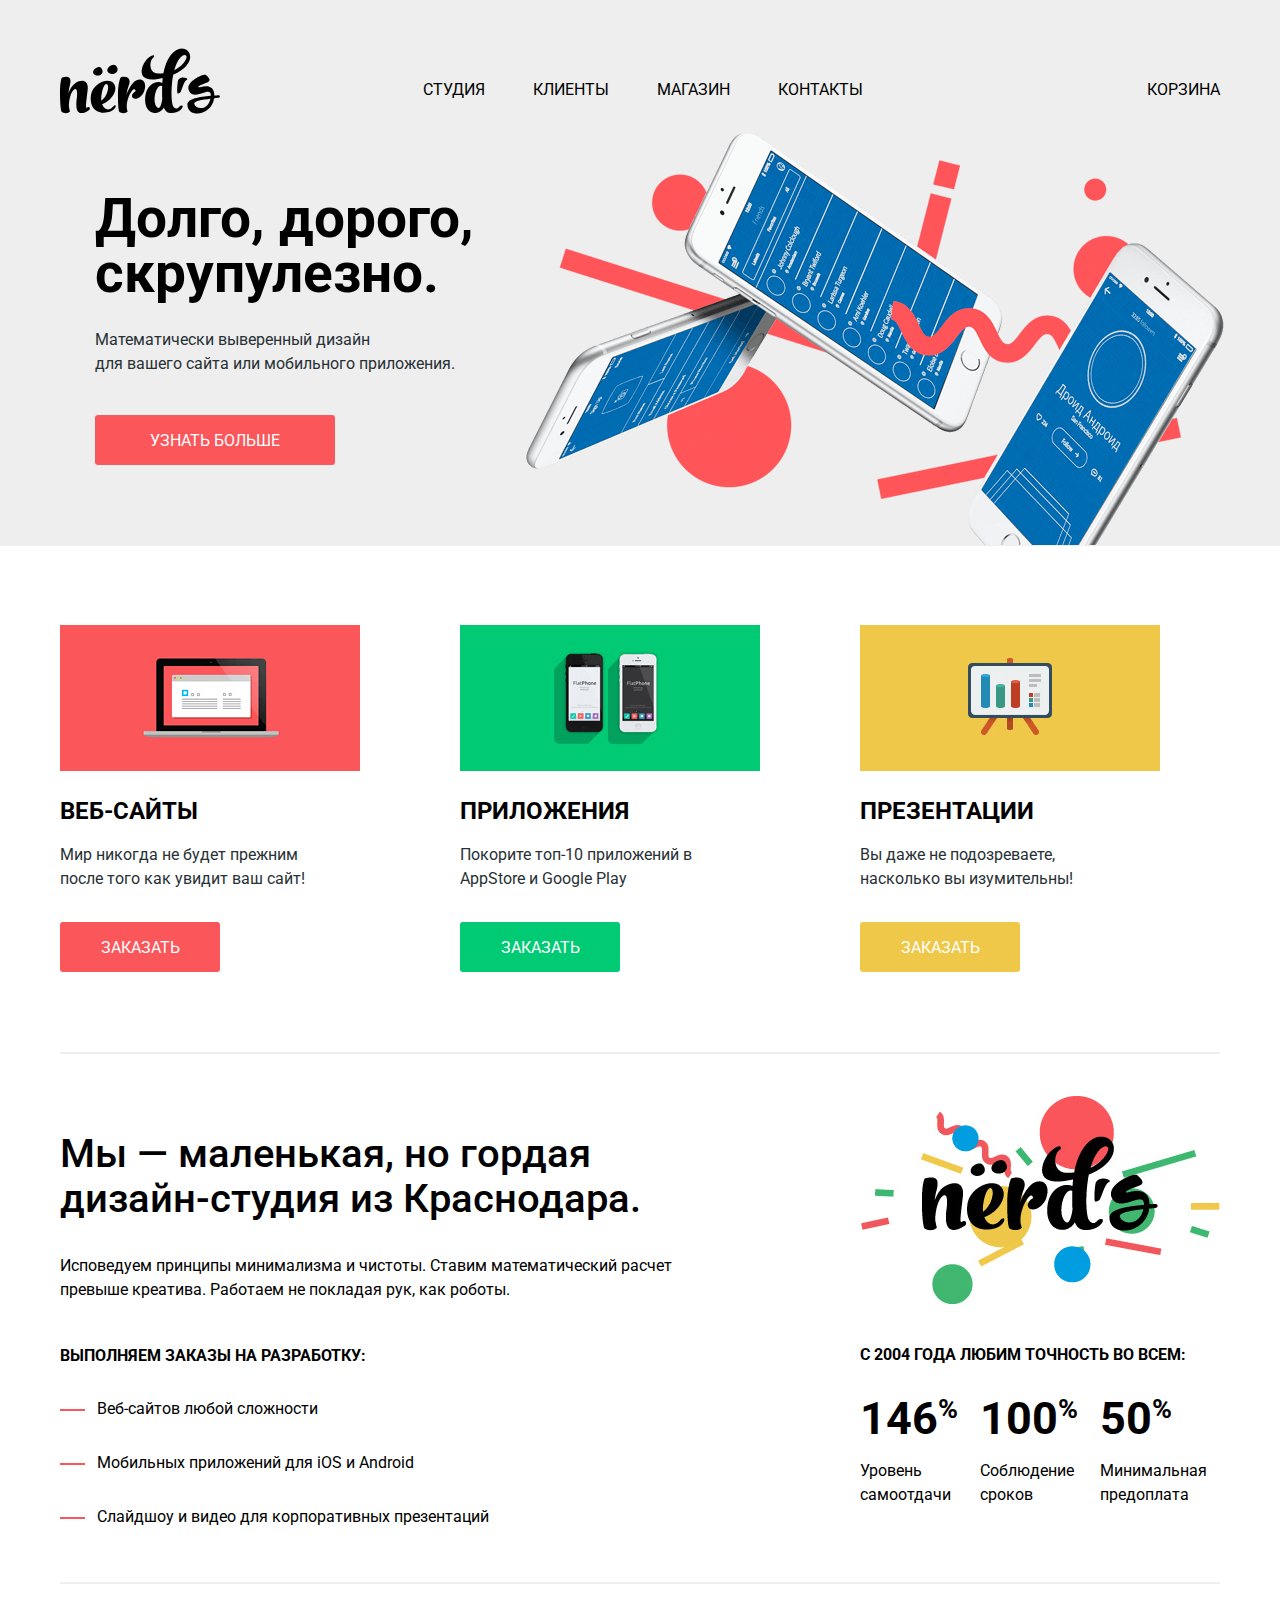
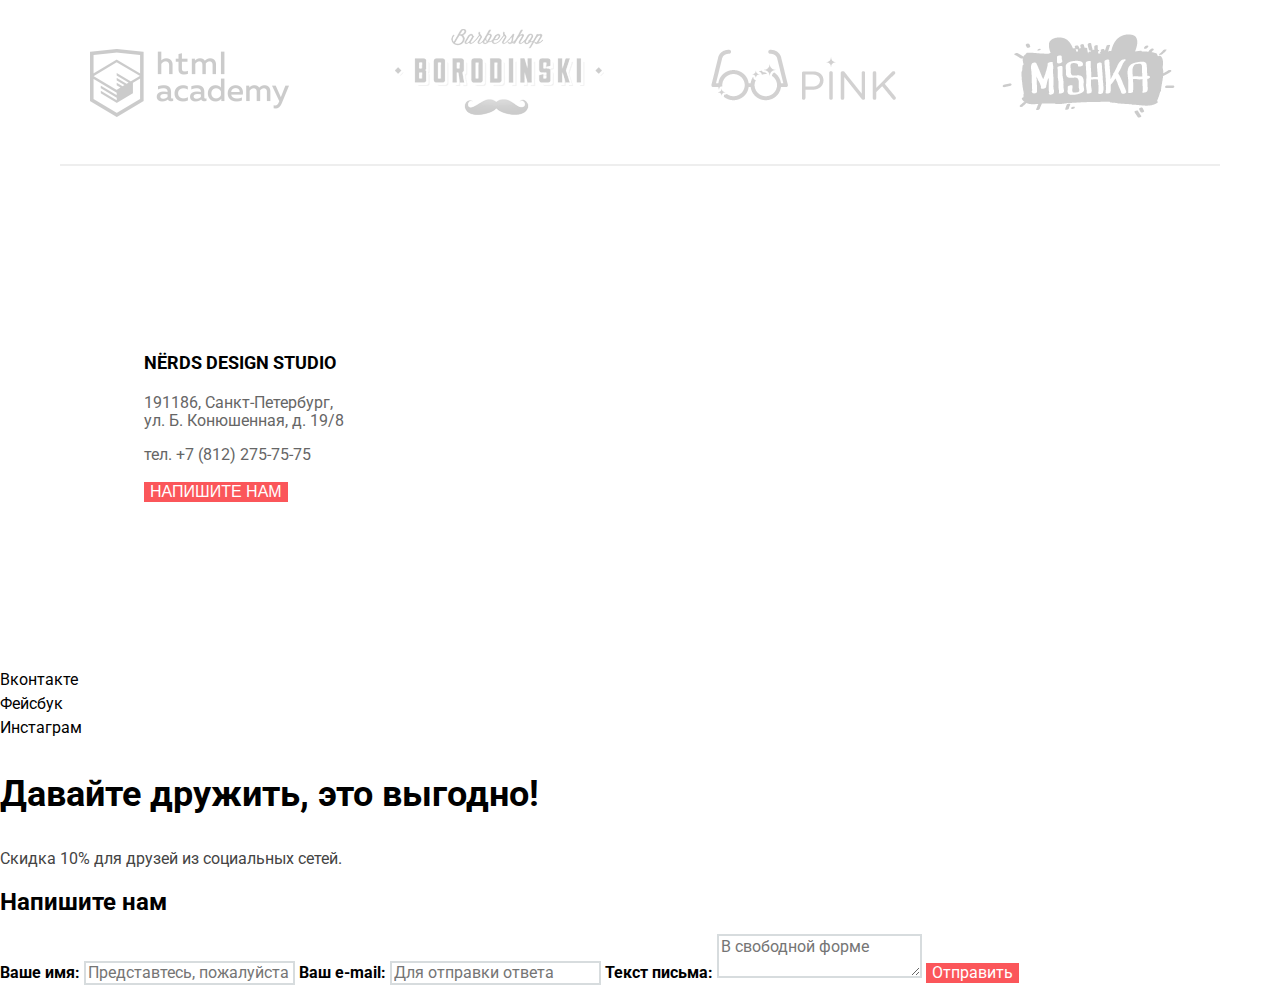
==== commit ae73e9b2: "Правки и доделки" ====
--- a/index.html
+++ b/index.html
@@ -139,13 +139,14 @@
     </a>
   </div>
 
-  <div class="contacts-map">
+  <div class="map contacts-map">
     <div class="contacts">
       <h2>NЁRDS DESIGN STUDIO</h2>
       <p>191186, Санкт-Петербург,<br> ул. Б. Конюшенная, д. 19/8</p>
       <p>тел. +7 (812) 275-75-75</p>
       <button>Напишите нам</button>
     </div>
+    <iframe class="map-iframe" src="https://www.google.com/maps/embed?pb=!1m18!1m12!1m3!1d1998.6037872533273!2d30.320858716096975!3d59.93871648187614!2m3!1f0!2f0!3f0!3m2!1i1024!2i768!4f13.1!3m3!1m2!1s0x4696310fca145cc1%3A0x42b32648d8238007!2z0JHQvtC70YzRiNCw0Y8g0JrQvtC90Y7RiNC10L3QvdCw0Y8g0YPQuy4sIDE5LzgsINCh0LDQvdC60YIt0J_QtdGC0LXRgNCx0YPRgNCzLCAxOTExODY!5e0!3m2!1sru!2sru!4v1544121067110" width="600" height="415" frameborder="0" style="border:0" allowfullscreen></iframe>
   </div>
 </main>
 
--- a/css/style.css
+++ b/css/style.css
@@ -29,7 +29,7 @@
 }
 
 .container {
-  width: 1440px;
+  width: 100%;
   margin: 0 auto;
 }
 
@@ -211,20 +211,20 @@
   font-size: 55px;
   font-weight: bold;
   line-height: 55px;
-  padding: 70px 0 0 140px;
+  padding: 70px 0 0 95px;
   margin: 0;
 }
 
 .slide p {
   color: #283136;
-  padding: 27px 0 170px 140px;
+  padding: 27px 0 170px 95px;
   margin: 0;
 }
 
 .slide a {
   position: absolute;
   bottom: 81px;
-  left: 140px;
+  left: 95px;
   display: block;
   color: white;
   background-color: #fb565a;
@@ -247,7 +247,7 @@
 .slide-1 {
   background-image: url("../img/slide1.png");
   background-repeat: no-repeat;
-  background-position: 571px 11px;
+  background-position: 526px 11px;
 }
 
 .slide-2 {
@@ -425,13 +425,23 @@
   opacity: 0.1;
 }
 
-.contacts-map {
-  background-image: url("../img/map.png");
+.map {
+  position: relative;
+  box-sizing: border-box;
+  min-height: 416px;
+}
+
+.map-iframe {
+  width: 100%;
+  height: 100;
 }
 
 .contacts {
   background-color: white;
-  width: 200px;
+  width: 210px;
+  position: absolute;
+  top: 87px;
+  left: 144px;
 }
 
 .contacts h2 {
@@ -511,9 +521,8 @@
 .about-us {
   display: flex;
   justify-content: space-between;
-  margin-bottom: 52px;
   margin-top: 42px;
-  padding-bottom: 77px;
+  padding-bottom: 53px;
   width: 1160px;
 }
 
@@ -611,3 +620,33 @@
   font-size: 0.6em;
   line-height: 0;
 }
+
+.references {
+  display: flex;
+  flex-wrap: wrap;
+  justify-content: space-between;
+  margin: 0 auto;
+  margin-bottom: 80px;
+  padding: 0;
+  padding-bottom: 38px;
+  width: 1160px;
+  border-top: 2px solid #eeeeee;
+  border-bottom: 2px solid #eeeeee;
+}
+
+.references a {
+  margin-top: 65px;
+}
+
+.references a:first-child {
+  padding-left: 30px;
+}
+
+.references a:nth-child(2) {
+  margin-top: 45px;
+}
+
+.references a:last-child {
+  padding-right: 45px;
+  margin-top: 50px;
+}
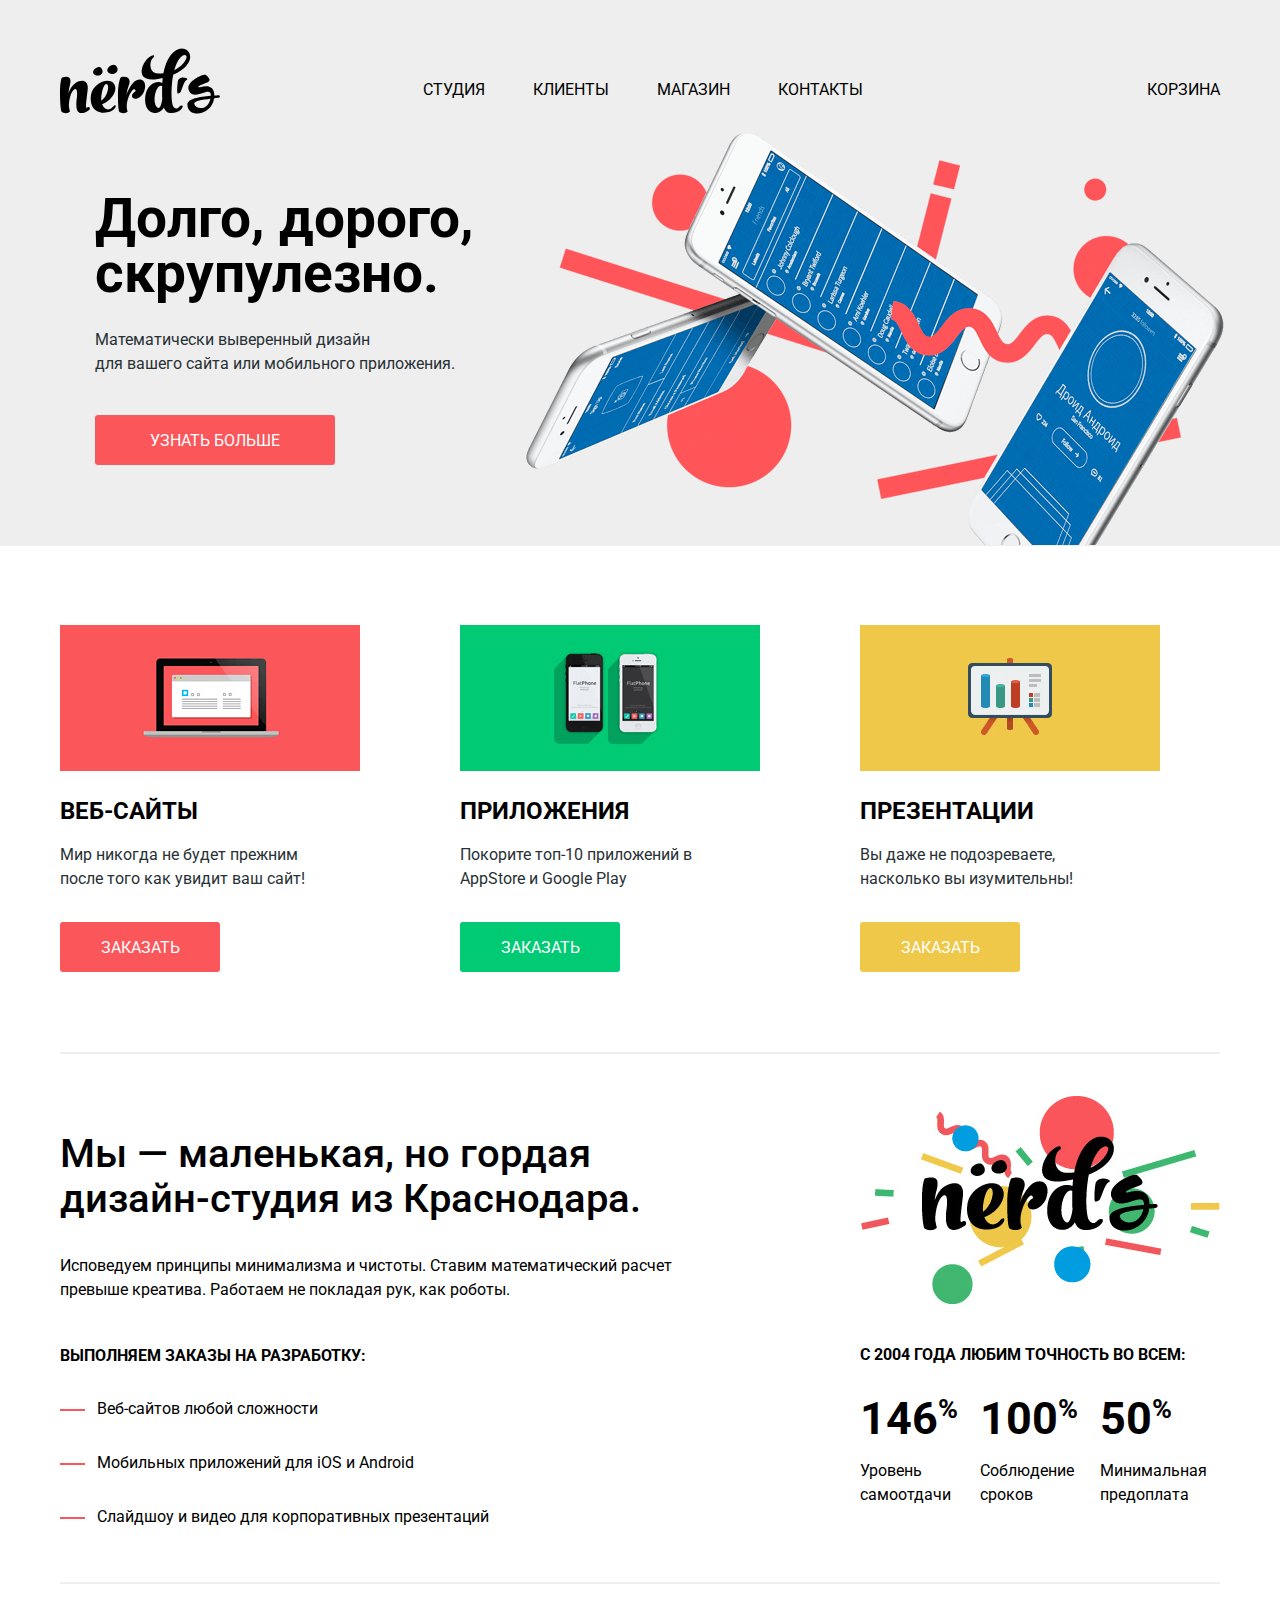
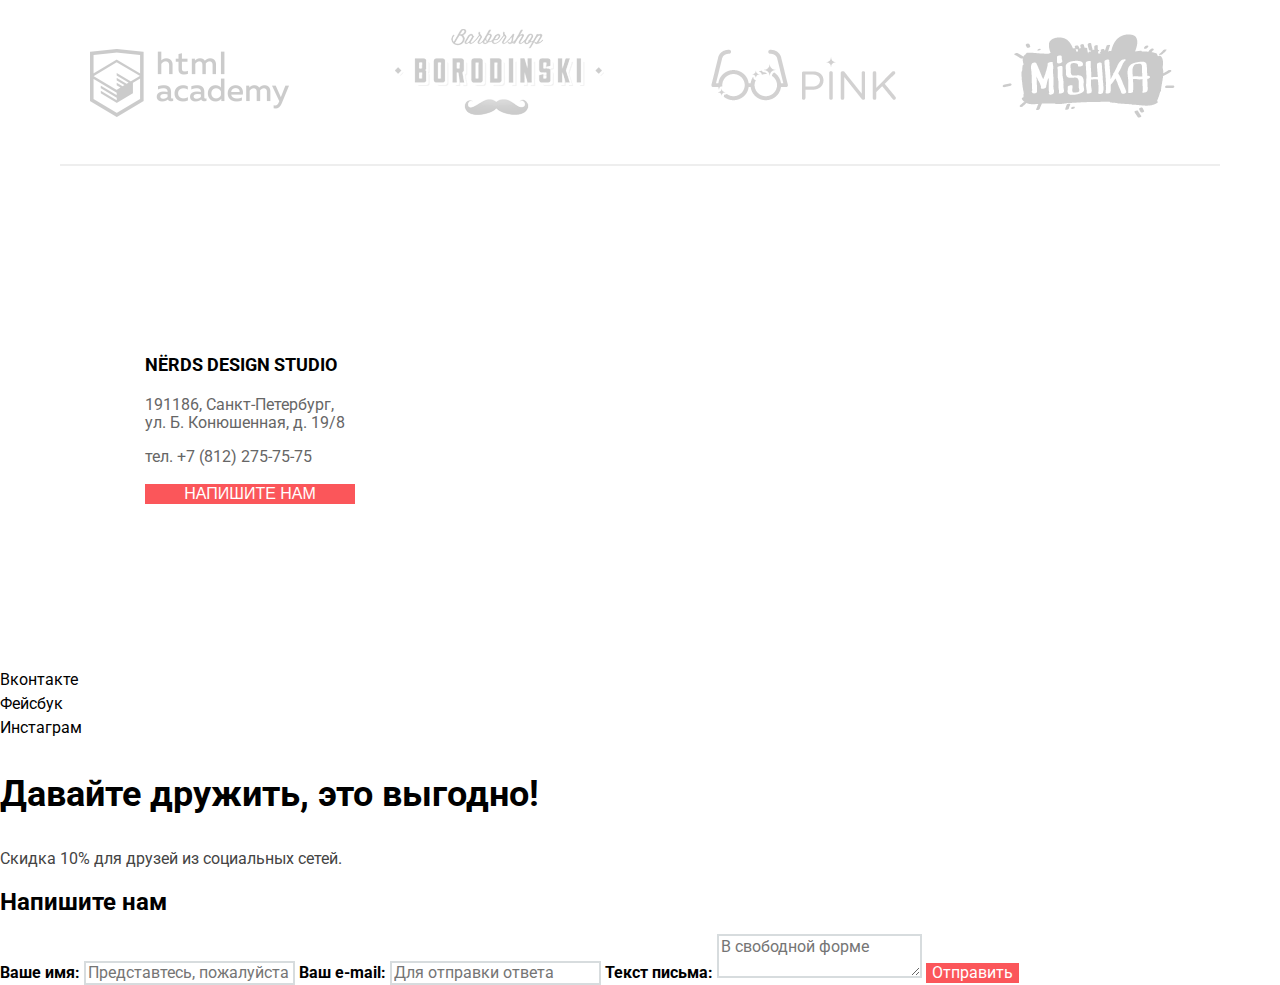
==== commit e8f42670: "1" ====
--- a/index.html
+++ b/index.html
@@ -144,7 +144,7 @@
       <h2>NЁRDS DESIGN STUDIO</h2>
       <p>191186, Санкт-Петербург,<br> ул. Б. Конюшенная, д. 19/8</p>
       <p>тел. +7 (812) 275-75-75</p>
-      <button>Напишите нам</button>
+      <button class="contacs-btn">Напишите нам</button>
     </div>
     <iframe class="map-iframe" src="https://www.google.com/maps/embed?pb=!1m18!1m12!1m3!1d1998.6037872533273!2d30.320858716096975!3d59.93871648187614!2m3!1f0!2f0!3f0!3m2!1i1024!2i768!4f13.1!3m3!1m2!1s0x4696310fca145cc1%3A0x42b32648d8238007!2z0JHQvtC70YzRiNCw0Y8g0JrQvtC90Y7RiNC10L3QvdCw0Y8g0YPQuy4sIDE5LzgsINCh0LDQvdC60YIt0J_QtdGC0LXRgNCx0YPRgNCzLCAxOTExODY!5e0!3m2!1sru!2sru!4v1544121067110" width="600" height="415" frameborder="0" style="border:0" allowfullscreen></iframe>
   </div>
--- a/css/style.css
+++ b/css/style.css
@@ -440,8 +440,15 @@
   background-color: white;
   width: 210px;
   position: absolute;
-  top: 87px;
-  left: 144px;
+  top: 52px;
+  left: 95px;
+  padding: 37px 59px 103px 50px;
+}
+
+.contacs-btn {
+  box-sizing: border-box;
+  width: 100%;
+  display: inline-block;
 }
 
 .contacts h2 {
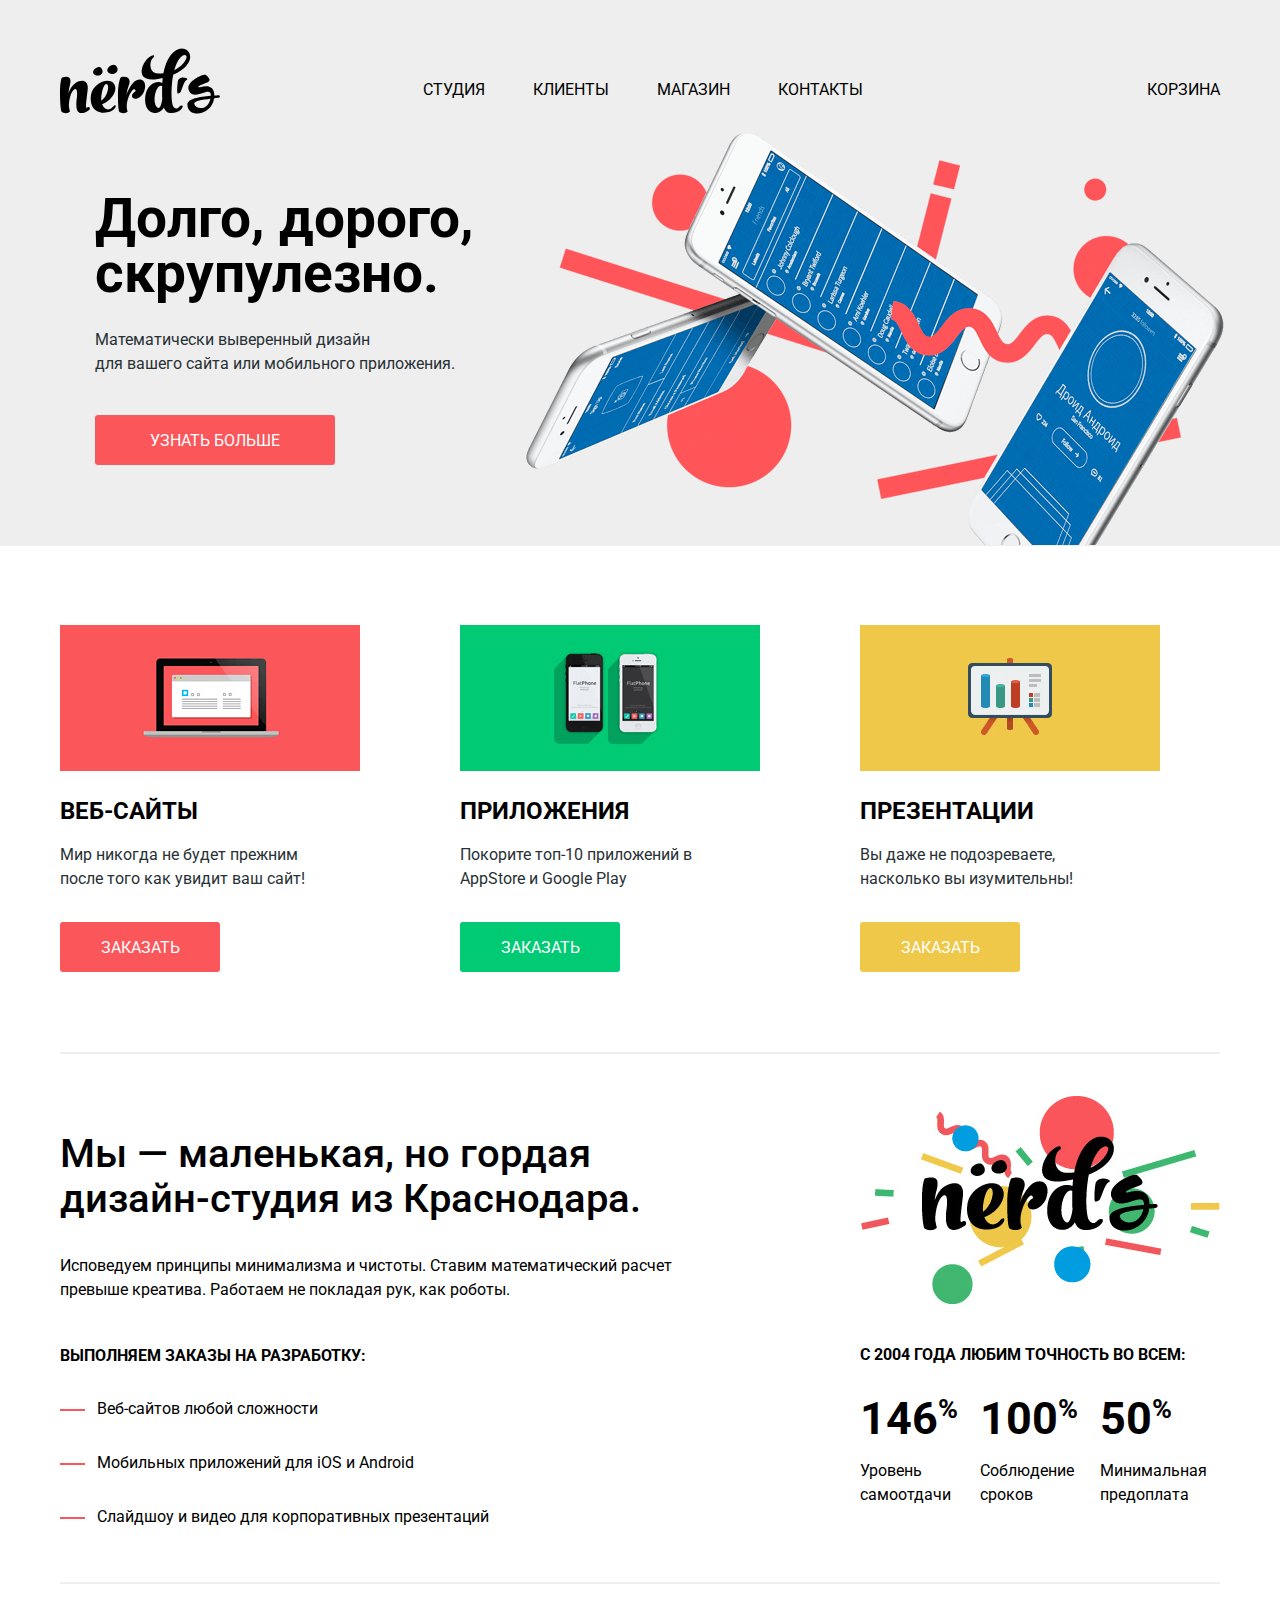
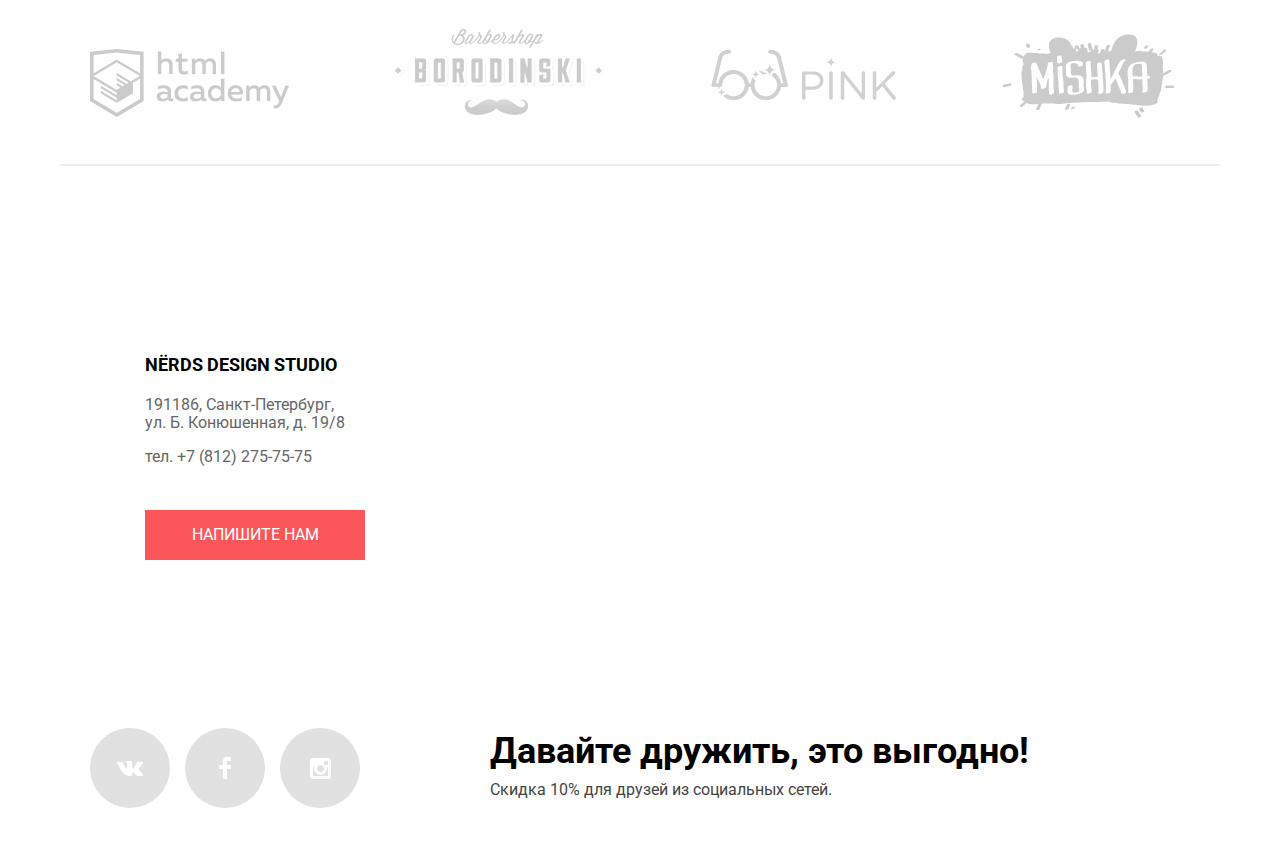
==== commit 1999736c: "Базовая сетка главной страницы" ====
--- a/index.html
+++ b/index.html
@@ -150,12 +150,27 @@
   </div>
 </main>
 
-<footer>
+<footer class="main-footer">
   <div class="footer-social">
     <ul>
-      <li><a class="social-button" href="#">Вконтакте</a></li>
-      <li><a class="social-button" href="#">Фейсбук</a></li>
-      <li><a class="social-button" href="#">Инстаграм</a></li>
+      <li>
+        <a class="social-button vk" href="#">
+          <svg xmlns="http://www.w3.org/2000/svg" width="26" height="15" viewBox="0 0 26 15"><path fill="#FFF" d="M16.138 11.51c.956-.309 2.18 2.04 3.483 2.939.978.681 1.727.534 1.727.534l3.473-.05s1.815-.112.957-1.554c-.071-.12-.503-1.069-2.585-3.022-2.177-2.043-1.882-1.712.739-5.244 1.597-2.153 2.236-3.468 2.036-4.028-.192-.539-1.365-.399-1.365-.399L20.69.713c-.381.001-.704.119-.851.515-.003.004-.621 1.666-1.445 3.079-1.741 2.989-2.436 3.148-2.724 2.961-.661-.433-.494-1.737-.494-2.664 0-2.897.432-4.105-.846-4.417-.427-.104-.739-.172-1.828-.182-1.392-.021-2.574 0-3.244.329-.445.223-.786.712-.579.74.26.035.843.16 1.155.586.401.552.389 1.789.389 1.789s.229 3.411-.54 3.834c-.528.29-1.25-.302-2.803-3.016-.793-1.388-1.392-2.922-1.392-2.922s-.116-.285-.326-.441c-.25-.185-.6-.244-.6-.244L.848.684S.29.7.085.946c-.182.218-.015.668-.015.668s2.909 6.881 6.203 10.347c3.02 3.182 6.452 2.971 6.452 2.971h1.555s.469-.054.709-.312c.224-.24.214-.691.214-.691s-.031-2.109.935-2.419z"/>
+          </svg>
+        </a>
+      </li>
+      <li>
+        <a class="social-button fb" href="#">
+          <svg xmlns="http://www.w3.org/2000/svg" width="12" height="22" viewBox="0 0 12 22"><path fill="#FFF" d="M12 4V0H8a4 4 0 0 0-4 4v4H0v4h4v10h4V12h4V8H8V4h4z"/>
+          </svg>
+        </a>
+      </li>
+      <li>
+        <a class="social-button insta" href="#">
+          <svg xmlns="http://www.w3.org/2000/svg" width="21" height="21" viewBox="0 0 21 21"><path fill="#FFF" d="M18 0H3C1.35 0 0 1.35 0 3v15c0 1.65 1.35 3 3 3h15c1.65 0 3-1.35 3-3V3c0-1.65-1.35-3-3-3zm-7.5 7c1.93 0 3.5 1.57 3.5 3.5S12.43 14 10.5 14 7 12.43 7 10.5 8.57 7 10.5 7zM18 18H3V9h1.181A6.504 6.504 0 0 0 4 10.5a6.5 6.5 0 1 0 13 0 6.45 6.45 0 0 0-.181-1.5H18v9zm0-11h-4V3h4v4z"/>
+          </svg>
+        </a>
+      </li>
     </ul>
   </div>
 
@@ -165,7 +180,7 @@
   </div>
 </footer>
 
-<section class="modal">
+<section class="modal visually-hidden">
   <h2>Напишите нам</h2>
   <form class="writeus-form">
     <label for="user-name"><b>Ваше имя:</b></label>
--- a/css/style.css
+++ b/css/style.css
@@ -438,11 +438,11 @@
 
 .contacts {
   background-color: white;
-  width: 210px;
+  width: 220px;
   position: absolute;
   top: 52px;
   left: 95px;
-  padding: 37px 59px 103px 50px;
+  padding: 37px 50px 45px 50px;
 }
 
 .contacs-btn {
@@ -467,6 +467,10 @@
   background-color: #fb565a;
   border: none;
   font-size: 16px;
+  font: inherit;
+  width: 100%;
+  margin-top: 28px;
+  height: 50px;
 }
 
 .contacts button:hover {
@@ -478,14 +482,50 @@
   color: rgba(255, 255, 255, 0.302);
 }
 
+.main-footer {
+  display: flex;
+}
+
+.footer-text {
+  display: flex;
+  flex-direction: column;
+  margin-left: 130px;
+  margin-top: 65px;
+  margin-bottom: 60px;
+}
+
+.footer-text p {
+  margin: 0;
+  padding: 0;
+}
+
 .footer-text p:nth-child(1) {
   font-size: 36px;
   line-height: 36px;
+  margin-bottom: 10px;
 }
 
 .footer-text p:nth-child(2) {
   line-height: 22px;
   color: #444444;
+}
+
+.footer-social ul {
+  display: flex;
+  justify-content: space-between;
+  width: 270px;
+  margin-left: 90px;
+  margin-top: 60px;
+}
+
+.social-button {
+  align-items: center;
+  justify-content: center;
+  background-color: #e1e1e1;
+  display: flex;
+  width: 80px;
+  height: 80px;
+  border-radius: 50%;
 }
 
 .writeus-form {
